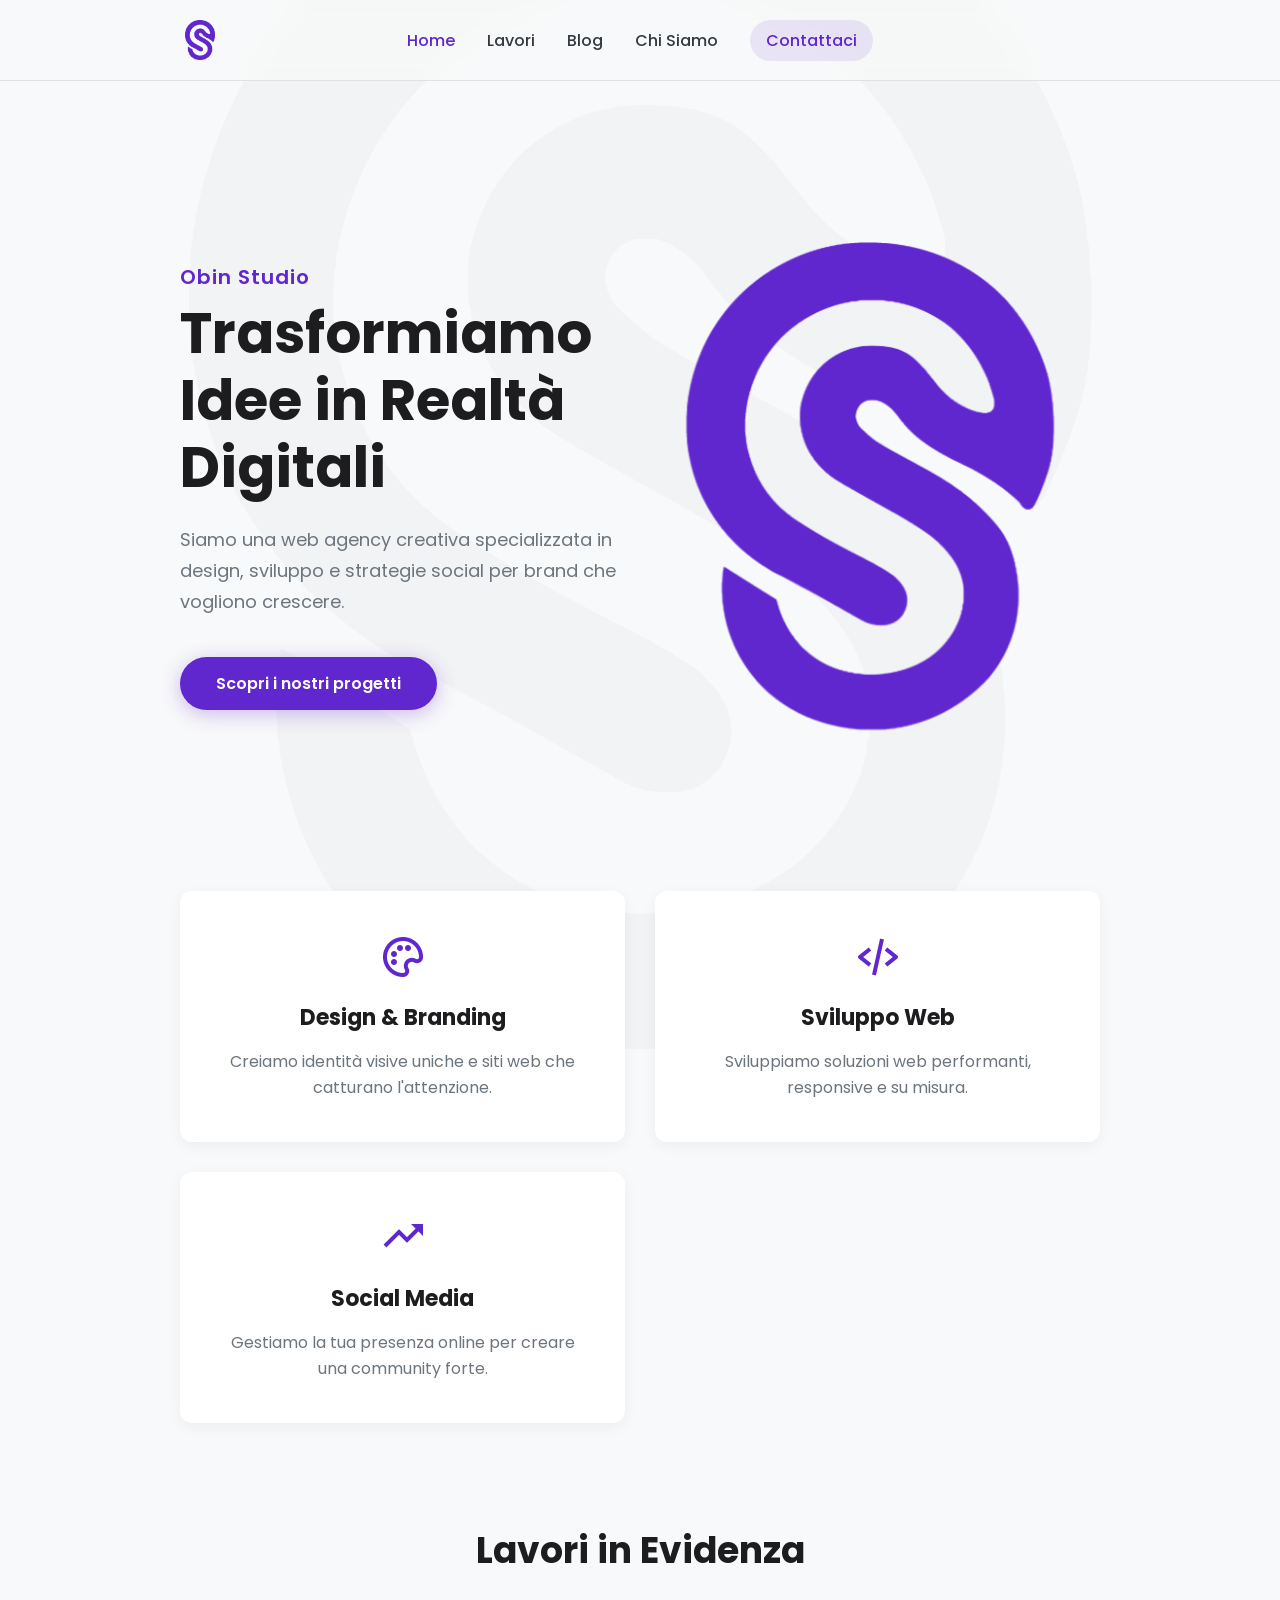
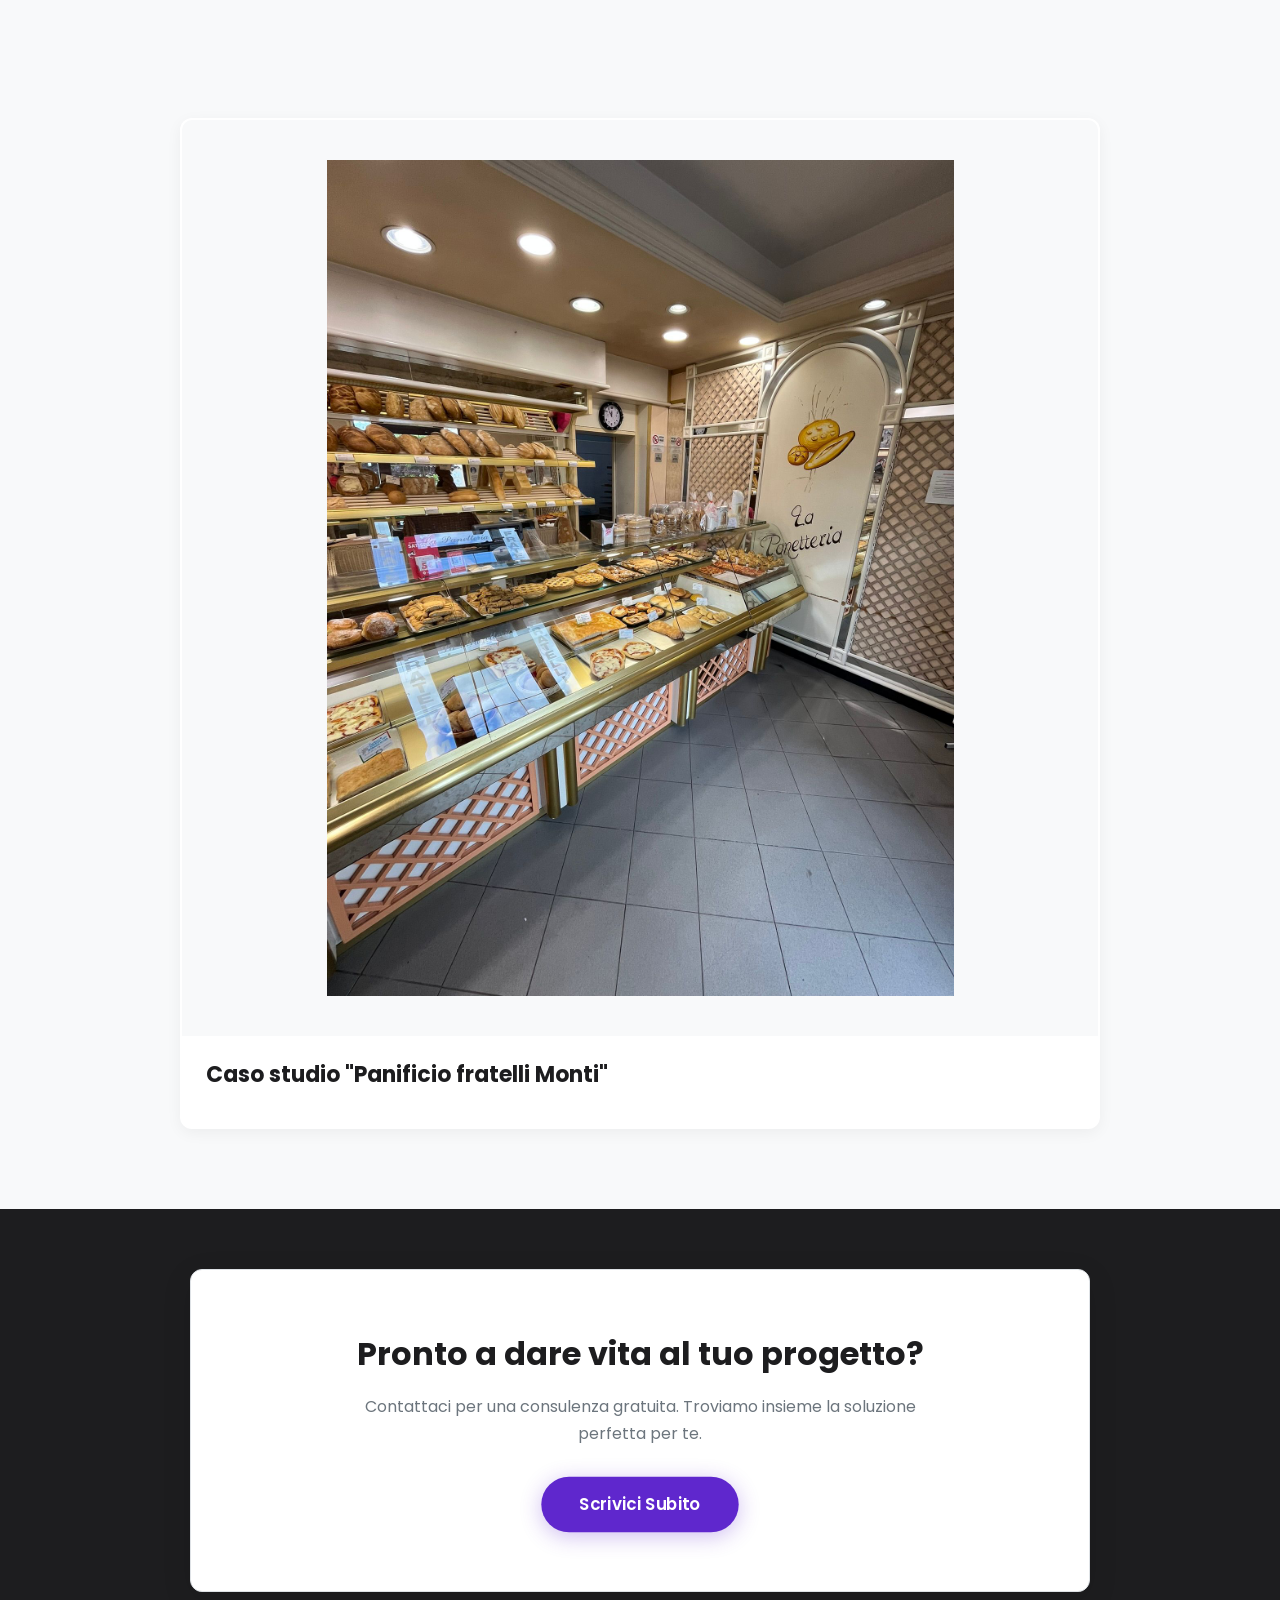
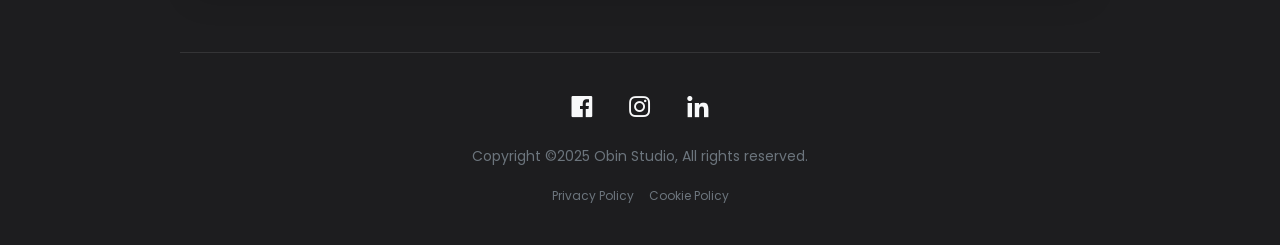
==== index.html @ 4b793a90 "Update index.html" ====
<!DOCTYPE html>
<html lang="it">
<head>
    <meta charset="UTF-8">
    <meta name="viewport" content="width=device-width, initial-scale=1.0">
    <meta name="description" content="Obin Studio è un'agenzia creativa digitale che trasforma idee in siti web, design e strategie social. Scopri i nostri progetti.">
    <link href='https://unpkg.com/boxicons@2.1.4/css/boxicons.min.css' rel='stylesheet'>
    <link rel="stylesheet" href="style.css">
    <link rel="apple-touch-icon" sizes="180x180" href="immagini/apple-touch-icon.png">
    <link rel="icon" type="image/png" sizes="32x32" href="immagini/favicon-32x32.png">
    <link rel="icon" type="image/png" sizes="16x16" href="immagini/favicon-16x16.png">
    <link rel="manifest" href="immagini/site.webmanifest">
    <link rel="shortcut icon" href="immagini/favicon.ico">
    <title>Obin Studio | Creative Digital Agency</title>
</head>
<body>

<nav>
    <div class="nav-wrapper container">
        <div class="logo">
            <a href="index.html" class="logo-link">
                <img src="immagini/logo.png" alt="Logo di Obin Studio">
                </a>
        </div>
        <div class="nav-links">
            <a class="selected" href="index.html">Home</a>
            <a href="works.html">Lavori</a>
            <a href="blog.html">Blog</a>
            <a href="about.html">Chi Siamo</a>
            <a href="contact.html" class="contact-link-special">Contattaci</a>
        </div>
        <i class='bx bx-menu' id="menu-icon"></i>
    </div>
</nav>

<main>
    <section class="hero container">
        <div class="hero-content">
            <h2 class="hero-brand-title animate-on-load">Obin Studio</h2>
            <h1 class="animate-on-load delay-1">Trasformiamo Idee in Realtà Digitali</h1>
            <p class="animate-on-load delay-2">Siamo una web agency creativa specializzata in design, sviluppo e strategie social per brand che vogliono crescere.</p>
            <a href="works.html" class="main-button animate-on-load delay-3">Scopri i nostri progetti</a>
        </div>
        <div class="hero-image-container" id="hero-logo">
            <img src="immagini/logo.png" alt="Logo fluttuante di Obin Studio">
        </div>
    </section>

        <section class="container animate-on-scroll">
            <div class="services-grid">
                <div class="card">
                    <i class='bx bx-palette'></i>
                    <h3>Design & Branding</h3>
                    <p>Creiamo identità visive uniche e siti web che catturano l'attenzione.</p>
                </div>
                <div class="card">
                    <i class='bx bx-code-alt'></i>
                    <h3>Sviluppo Web</h3>
                    <p>Sviluppiamo soluzioni web performanti, responsive e su misura.</p>
                </div>
                <div class="card">
                    <i class='bx bx-trending-up'></i>
                    <h3>Social Media</h3>
                    <p>Gestiamo la tua presenza online per creare una community forte.</p>
                </div>
            </div>
        </section>

<section class="container animate-on-scroll">
    <h2 class="section-title">Lavori in Evidenza</h2>
    
    <div class="list-container">
        <a href="works.html" class="list-item animate-on-scroll">
            <img src="immagini/panificio.jpg" alt="Caso Studio Panificio">
            
            <div class="details">
                <h3>Caso studio "Panificio fratelli Monti"</h3>
                </div>
        </a>
    </div>
    </section>
    </main>
    
    <footer>
    <div class="container">
        <div class="cta-footer">
            <h2>Pronto a dare vita al tuo progetto?</h2>
            <p>Contattaci per una consulenza gratuita. Troviamo insieme la soluzione perfetta per te.</p>
            <a href="contact.html" class="main-button">Scrivici Subito</a>
        </div>
        <div class="footer-bottom">
            <div class="socials">
                <a href="https://www.facebook.com/share/16sNJKXUA8/?mibextid=wwXIfr" target="_blank" aria-label="Facebook">
                    <i class='bx bxl-facebook-square'></i>
                </a>
                <a href="https://www.instagram.com/obinstudio" target="_blank" aria-label="Instagram">
                    <i class='bx bxl-instagram'></i>
                </a>
                <a href="https://www.twitter.com/tuoprofilo" target="_blank" aria-label="Twitter">
                    <i class='bx bxl-linkedin'></i>
                </a>
            </div>
            <p>Copyright ©2025 Obin Studio, All rights reserved.</p>
        <div class="legal-links">
            <a href="https://www.iubenda.com/privacy-policy/78417509" class="iubenda-black iubenda-noiframe iubenda-embed iubenda-noiframe " title="Privacy Policy ">Privacy Policy</a><script type="text/javascript">(function (w,d) {var loader = function () {var s = d.createElement("script"), tag = d.getElementsByTagName("script")[0]; s.src="https://cdn.iubenda.com/iubenda.js"; tag.parentNode.insertBefore(s,tag);}; if(w.addEventListener){w.addEventListener("load", loader, false);}else if(w.attachEvent){w.attachEvent("onload", loader);}else{w.onload = loader;}})(window, document);</script>
            <a href="https://www.iubenda.com/privacy-policy/78417509/cookie-policy" class="iubenda-black iubenda-noiframe iubenda-embed iubenda-noiframe " title="Cookie Policy ">Cookie Policy</a><script type="text/javascript">(function (w,d) {var loader = function () {var s = d.createElement("script"), tag = d.getElementsByTagName("script")[0]; s.src="https://cdn.iubenda.com/iubenda.js"; tag.parentNode.insertBefore(s,tag);}; if(w.addEventListener){w.addEventListener("load", loader, false);}else if(w.attachEvent){w.attachEvent("onload", loader);}else{w.onload = loader;}})(window, document);</script>
        </div>
    </div>
</footer>
    <a href="#" class="scroll-to-top" aria-label="Torna su">
        <i class='bx bx-up-arrow-alt'></i>
    </a>

    <script src="script.js"></script>
</body>
</html>
---- style.css ----
/* --- 1. FONT E VARIABILI GLOBALI --- */
@import url('https://fonts.googleapis.com/css2?family=Poppins:wght@300;400;500;600;700;800&display=swap');

:root {
    /* La tua palette colori! */
    --primary-color: #5f27cd;
    --bg-color: #f8f9fa;
    --dark-color: #1d1d1f;
    --text-color: #343a40;
    --text-color-light: #6c757d;
    --border-color: #dee2e6;
    --font-main: 'Poppins', sans-serif;
    --shadow-sm: 0 4px 15px rgba(0, 0, 0, 0.05);
    --shadow-md: 0 8px 30px rgba(0, 0, 0, 0.1);
}

/* --- 2. RESET E STILI BASE --- */
* { margin: 0; padding: 0; box-sizing: border-box; }
html { scroll-behavior: smooth; }
body {
    background-color: var(--bg-color);
    color: var(--text-color);
    font-family: var(--font-main);
    text-rendering: optimizeLegibility;
    overflow-x: hidden;
    position: relative;
}

/* Sfondo con logo applicato a tutta la pagina */
body::before {
    content: '';
    position: fixed;
    top: 50%;
    left: 50%;
    transform: translate(-50%, -50%);
    width: 1200px;
    height: 1200px;
    background: url('immagini/logo.png') no-repeat center center;
    background-size: contain;
    filter: grayscale(100%);
    opacity: 0.03;
    z-index: -1;
}

a { text-decoration: none; color: inherit; }
img { width: 100%; display: block; }
.container { max-width: 960px; margin: 0 auto; padding: 0 20px; }


/* --- 3. NAVBAR --- */
nav {
    padding: 20px 0;
    background-color: rgba(248, 249, 250, 0.7);
    backdrop-filter: blur(10px);
    border-bottom: 1px solid var(--border-color);
    position: sticky;
    top: 0;
    z-index: 1000;
}

/* MODIFICATO: Aggiunto position: relative per il centraggio assoluto dei link */
nav .nav-wrapper {
    display: flex;
    align-items: center;
    position: relative; /* Fondamentale per il nuovo layout */
}

/* Nasconde il logo della navbar solo nella homepage */
body.homepage .logo {
    display: none;
}

.logo { display: flex; align-items: center; gap: 10px; }
.logo img { width: 40px; height: 40px; object-fit: contain; }
.logo a { font-weight: 400; font-size: 20px; color: var(--dark-color); }

/* MODIFICATO: Posizioniamo i link al centro in modo assoluto */
.nav-links {
    display: flex;
    gap: 32px;
    align-items: center; /* Aggiunto per allineare verticalmente i link e il bottone */

    /* Regole per il centraggio perfetto */
    position: absolute;
    left: 50%;
    transform: translateX(-50%);
}

.nav-links a { font-weight: 500; transition: color 0.3s ease; }
.nav-links a:hover, nav .nav-links a.selected { color: var(--primary-color); }
#menu-icon { 
    display: none; 
    font-size: 28px; 
    cursor: pointer; 
    color: var(--dark-color);
    margin-left: auto; /* Sposta l'icona hamburger a destra quando appare */
}

/* --- 4. HERO SECTION (SOLO HOMEPAGE) --- */
.hero {
    min-height: 90vh;
    display: flex;
    align-items: center;
}
.hero-content { flex: 1; max-width: 600px; z-index: 1; }
.hero-content h1 {
    font-size: 56px;
    font-weight: 700;
    line-height: 1.2;
    color: var(--dark-color);
    margin-bottom: 24px;
}
.hero-content p { font-size: 18px; line-height: 1.7; color: var(--text-color-light); margin-bottom: 40px; }
.main-button {
    display: inline-block;
    padding: 14px 36px;
    background: var(--primary-color);
    color: #fff;
    font-size: 16px;
    font-weight: 600;
    border-radius: 50px;
    cursor: pointer;
    transition: transform 0.3s ease, box-shadow 0.3s ease;
    box-shadow: 0 4px 20px rgba(95, 39, 205, 0.3);
}
.main-button:hover {
    transform: translateY(-3px) scale(1.05);
    box-shadow: 0 7px 25px rgba(95, 39, 205, 0.4);
}
.hero-image-container {
    flex: 1;
    max-width: 500px;
    position: relative;
    display: flex;
    align-items: center;
    justify-content: center;
    z-index: 2;
}
.hero-image-container img {
    width: 80%;
    max-width: 400px;
    object-fit: contain;
}

/* --- 5. SEZIONI GENERICHE E CARD --- */
section { padding: 100px 0; }
.section-title {
    font-size: 36px;
    font-weight: 700;
    text-align: center;
    color: var(--dark-color);
    margin-top: 100px; 
    margin-bottom: 60px;
    max-width: 800px;
    margin-left: auto;
    margin-right: auto;
}
.card {
    background: #fff;
    padding: 40px;
    border-radius: 12px;
    text-align: center;
    box-shadow: var(--shadow-sm);
    border: 2px solid transparent; 
    transition: transform 0.3s ease, box-shadow 0.3s ease, border-color 0.3s ease; 
}
.card:hover {
    transform: translateY(-8px);
    box-shadow: var(--shadow-md);
    border-color: var(--primary-color); 
}
.card i {
    font-size: 48px;
    color: var(--primary-color);
    margin-bottom: 20px;
    display: block;
}
.card h3 { font-size: 22px; margin-bottom: 15px; color: var(--dark-color); }
.card p { color: var(--text-color-light); line-height: 1.6; }

.services-grid {
    display: grid;
    grid-template-columns: repeat(auto-fit, minmax(300px, 1fr));
    gap: 30px;
}

/* --- 6. STILI PAGINE INTERNE --- */
.page-header {
    padding: 80px 0;
    text-align: center;
    background: linear-gradient(135deg, rgba(95, 39, 205, 0.05), rgba(248, 249, 250, 1));
}
.page-title {
    font-size: 48px;
    font-weight: 700;
    color: var(--dark-color);
}
.page-subtitle {
    font-size: 18px;
    color: var(--text-color-light);
    max-width: 600px;
    margin: 10px auto 0;
}
.list-container {
    padding: 80px 0;
    display: grid;
    grid-template-columns: repeat(auto-fit, minmax(340px, 1fr));
    gap: 40px;
}
.list-item {
    background: #fff;
    border-radius: 12px;
    box-shadow: var(--shadow-sm);
    overflow: hidden;
    border: 2px solid transparent; 
    transition: transform 0.3s ease, box-shadow 0.3s ease, border-color 0.3s ease; 
}
.list-item:hover {
    transform: translateY(-8px);
    box-shadow: var(--shadow-md);
    border-color: var(--primary-color); 
}
.list-item img {
    width: 100%; 
    aspect-ratio: 1 / 1; 
    
    object-fit: contain; 
    background-color: var(--background-light, #f8f9fa); 
    padding: 40px; 
}
.list-item .details { padding: 24px; }
.list-item .details h3 { font-size: 22px; margin-bottom: 12px; color: var(--dark-color); line-height: 1.4; }
.list-item .info { font-size: 14px; color: var(--text-color-light); margin-bottom: 15px; }
.list-item p { color: var(--text-color); line-height: 1.7; }

/* --- 7. FOOTER E UTILITIES --- */
footer {
    padding-top: 60px;
    background-color: var(--dark-color);
    color: var(--bg-color);
    text-align: center;
}
.cta-footer {
    text-align: center;
    padding: 60px 20px;
    background-color: #fff;
    border-radius: 12px;
    max-width: 900px;
    margin: 0 auto 60px auto;
    box-shadow: var(--shadow-md);
    border: 1px solid var(--border-color);
}
.cta-footer h2 {
    font-size: 32px;
    color: var(--dark-color);
    margin-bottom: 15px;
}
.cta-footer p {
    font-size: 16px;
    color: var(--text-color-light);
    line-height: 1.7;
    max-width: 600px;
    margin: 0 auto 30px auto;
}
.cta-footer .main-button {
    transform: scale(1.05);
}
.footer-bottom {
    padding: 40px 20px;
    border-top: 1px solid rgba(255, 255, 255, 0.1);
    display: flex;
    flex-direction: column;
    align-items: center;
    gap: 20px;
}
.socials {
    display: flex;
    justify-content: center;
    gap: 30px;
}
.socials i {
    font-size: 28px;
    transition: color 0.3s ease, transform 0.3s ease;
}
.socials i:hover {
    color: var(--primary-color);
    transform: scale(1.2);
}
.footer-bottom p {
    font-size: 14px;
    color: var(--text-color-light);
    margin: 0;
}
.legal-links {
    font-size: 12px;
    display: flex;
    gap: 15px;
}
.legal-links a {
    color: var(--text-color-light);
    transition: color 0.2s ease;
}
.legal-links a:hover {
    color: #fff;
}
.scroll-to-top {
    position: fixed; bottom: 30px; right: 30px;
    width: 50px; height: 50px;
    background: var(--primary-color); color: #fff;
    border-radius: 50%; display: flex; align-items: center; justify-content: center;
    font-size: 24px; box-shadow: var(--shadow-md);
    opacity: 0; visibility: hidden; transition: all 0.3s ease;
}
.scroll-to-top.visible {
    opacity: 1;
    visibility: visible;
}
.scroll-to-top:hover {
    transform: translateY(-5px);
}

/* --- 8. ANIMAZIONI --- */
.animate-on-load { opacity: 0; transform: translateY(20px); animation: fadeIn 0.8s ease-out forwards; }
.delay-1 { animation-delay: 0.2s; }
.delay-2 { animation-delay: 0.4s; }
@keyframes fadeIn { to { opacity: 1; transform: translateY(0); } }
.animate-on-scroll { opacity: 0; transform: translateY(30px); transition: opacity 0.6s ease-out, transform 0.6s ease-out; }
.animate-on-scroll.visible { opacity: 1; transform: translateY(0); }

/* --- 9. MEDIA QUERIES --- */
@media screen and (max-width: 992px) {
    /* RIPORTIAMO I LINK A DESTRA SU MOBILE */
    .nav-wrapper {
        justify-content: space-between;
    }
    .nav-links {
        position: fixed; top: 0; left: -100%;
        width: 100%; height: 100vh;
        background-color: var(--bg-color);
        flex-direction: column; justify-content: center;
        align-items: center;
        gap: 40px; transition: left 0.4s ease;
        z-index: 999;
        /* Rimuoviamo il posizionamento assoluto per il menu mobile */
        position: fixed; 
        transform: none;
    }
    .nav-links.active { left: 0; }
    #menu-icon { display: block; }
    
    .nav-links a { font-size: 24px; }
    .hero { flex-direction: column-reverse; text-align: center; }
    .hero-content h1 { font-size: 42px; }
    .hero-image-container {
        margin-bottom: 40px; 
        animation: floatAnimation 6s ease-in-out infinite;
    }
    .hero-image-container img {
        max-width: 280px; 
    }
    body::before {
        width: 600px;
        height: 600px;
        opacity: 0.02;
    }
    section { padding: 80px 0; }
    .about-container, .about-container:nth-child(even) { flex-direction: column; text-align: center; }
    .about-container .about p { text-align: center; }
}

@media screen and (max-width: 768px) {
    /* Nascondiamo il logo SU TUTTE le pagine sotto i 768px */
    .logo { display: none; }
    .list-container { grid-template-columns: 1fr; }
}

/* --- 10. DEFINIZIONE ANIMAZIONE FLUTTUANTE --- */
@keyframes floatAnimation {
  0% { transform: translateY(0); }
  50% { transform: translateY(-15px); }
  100% { transform: translateY(0); }
}

/* --- STILI PER IL MODULO DI CONTATTO --- */
.contact-form {
    max-width: 700px;
    margin: 40px auto 100px auto;
    background-color: #fff;
    padding: 40px;
    border-radius: 12px;
    box-shadow: var(--shadow-md);
    border: 1px solid var(--border-color);
}
.form-group { margin-bottom: 25px; }
.form-group label {
    display: block;
    margin-bottom: 8px;
    font-weight: 600;
    color: var(--dark-color);
}
.form-group input,
.form-group textarea {
    width: 100%;
    padding: 14px;
    border: 1px solid var(--border-color);
    border-radius: 8px;
    font-family: var(--font-main);
    font-size: 16px;
    color: var(--text-color);
    transition: border-color 0.3s ease, box-shadow 0.3s ease;
}
.form-group input:focus,
.form-group textarea:focus {
    outline: none;
    border-color: var(--primary-color);
    box-shadow: 0 0 0 3px rgba(95, 39, 205, 0.15);
}
.form-group textarea {
    resize: vertical;
    min-height: 150px;
}
.contact-form .main-button {
    width: 100%;
    text-align: center;
    padding: 16px;
    font-size: 18px;
}

/* --- Stili aggiuntivi per pagina Chi Siamo --- */
.founders-section {
    padding-bottom: 100px;
}
.founder-card {
    background: #fff;
    padding: 30px;
    border-radius: 12px;
    text-align: center;
    box-shadow: var(--shadow-sm);
    border: 1px solid var(--border-color);
    display: flex;
    flex-direction: column;
    justify-content: space-between;
}
.founder-card img {
    width: 120px;
    height: 120px;
    border-radius: 50%;
    object-fit: cover;
    margin: 0 auto 20px auto;
    border: 4px solid var(--primary-color);
}
.founder-card h3 {
    font-size: 24px;
    color: var(--dark-color);
    margin-bottom: 5px;
}
.founder-card h4 {
    font-size: 16px;
    font-weight: 500;
    color: var(--primary-color);
    margin-bottom: 15px;
}
.founder-card p {
    color: var(--text-color-light);
    line-height: 1.7;
    margin-bottom: 20px;
    flex-grow: 1;
}
.founder-card .email a {
    font-weight: 600;
    color: var(--dark-color);
}

/* --- Stile per il link speciale "Contattaci" --- */
.contact-link-special {
    background-color: rgba(95, 39, 205, 0.1);
    color: var(--primary-color) !important;
    padding: 8px 16px;
    border-radius: 50px;
    transition: background-color 0.3s ease;
    animation: pulse-animation 2.5s ease-in-out infinite;
}
.contact-link-special:hover {
    background-color: rgba(95, 39, 205, 0.2);
}

/* Definiamo l'animazione del "pulse" */
@keyframes pulse-animation {
  0% { box-shadow: 0 0 0 0 rgba(95, 39, 205, 0.4); }
  70% { box-shadow: 0 0 0 10px rgba(95, 39, 205, 0); }
  100% { box-shadow: 0 0 0 0 rgba(95, 39, 205, 0); }
}
/* Stile per il nuovo link del logo unificato */
.logo-link {
    display: flex;
    align-items: center;
    gap: 10px;
    font-weight: 400;
    font-size: 20px;
    color: var(--dark-color);
}

/* Stile per il nuovo titolo del brand nella Hero Section */
.hero-brand-title {
    color: var(--primary-color);
    font-size: 20px;
    font-weight: 600;
    margin-bottom: 8px;
    letter-spacing: 1px;
}

/* Aggiustiamo il delay delle altre animazioni */
.hero .delay-1 { animation-delay: 0.2s; }
.hero .delay-2 { animation-delay: 0.4s; }
.hero .delay-3 { animation-delay: 0.6s; }
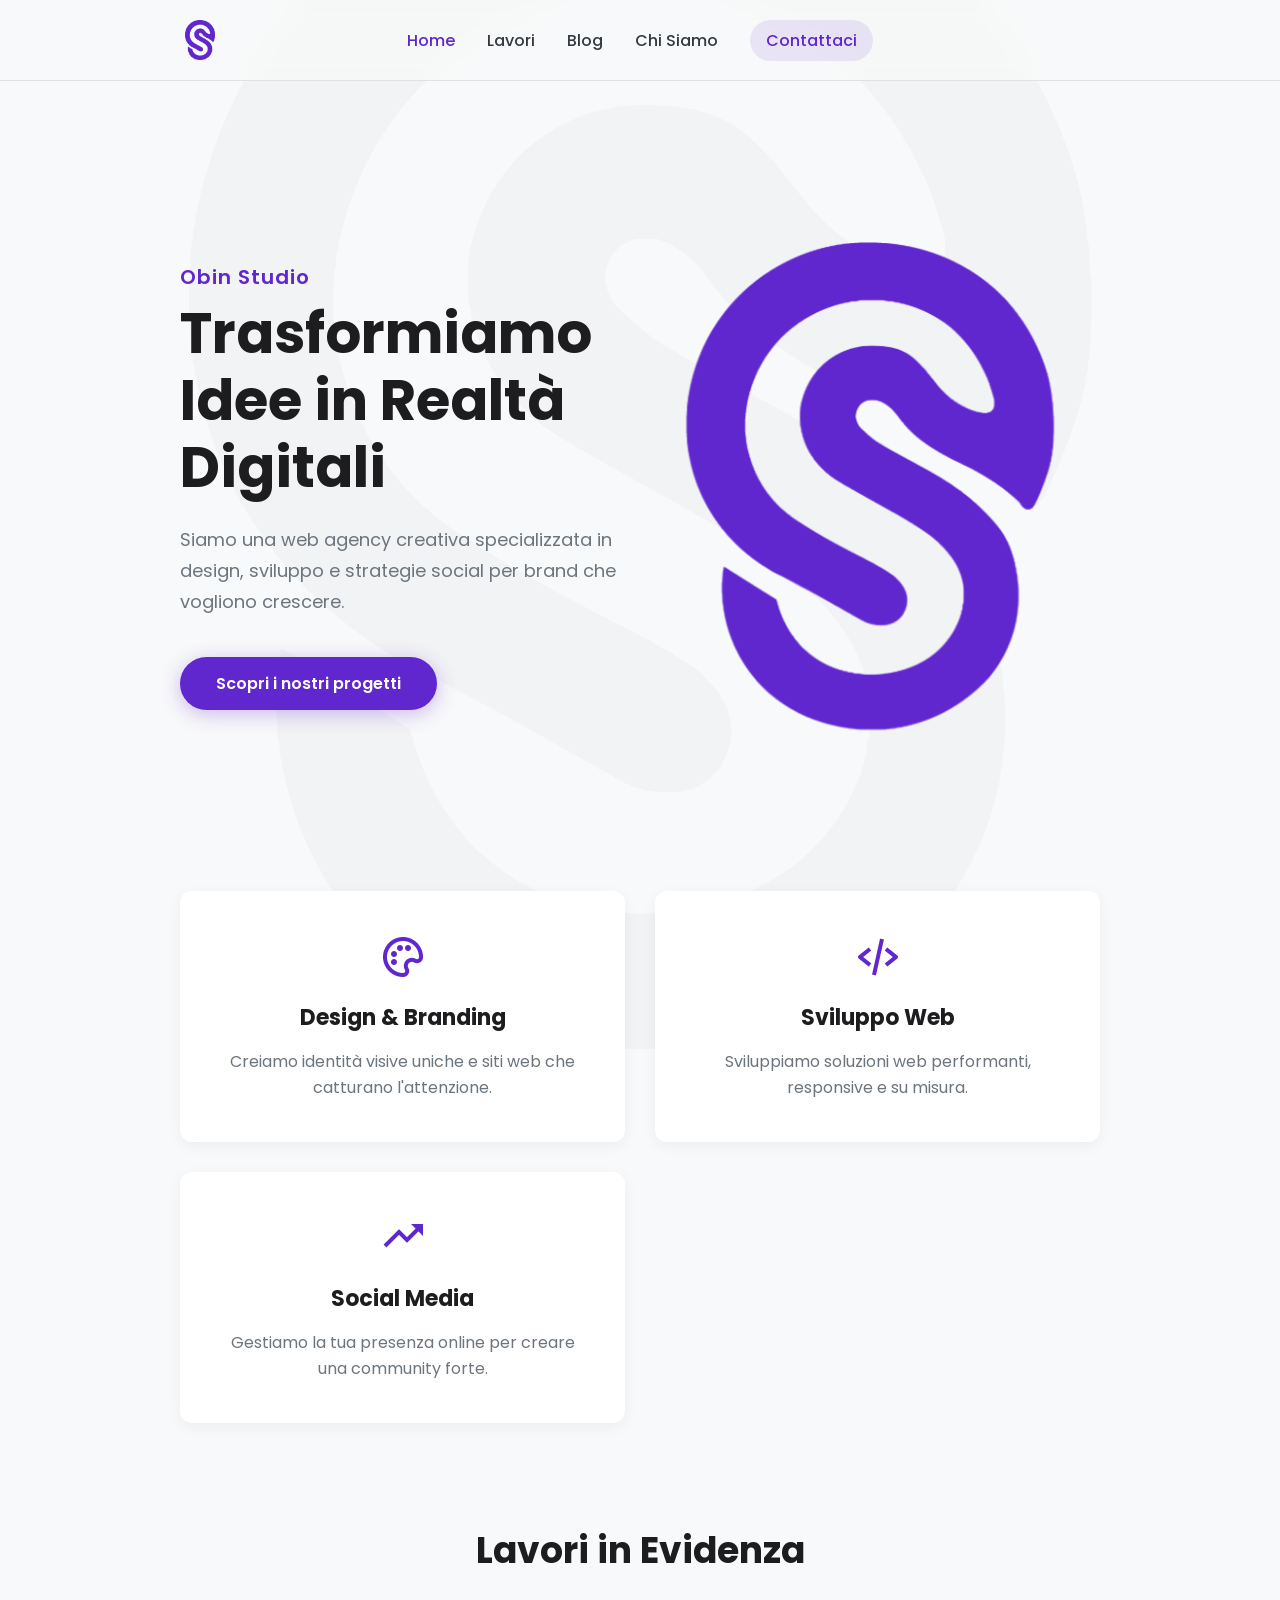
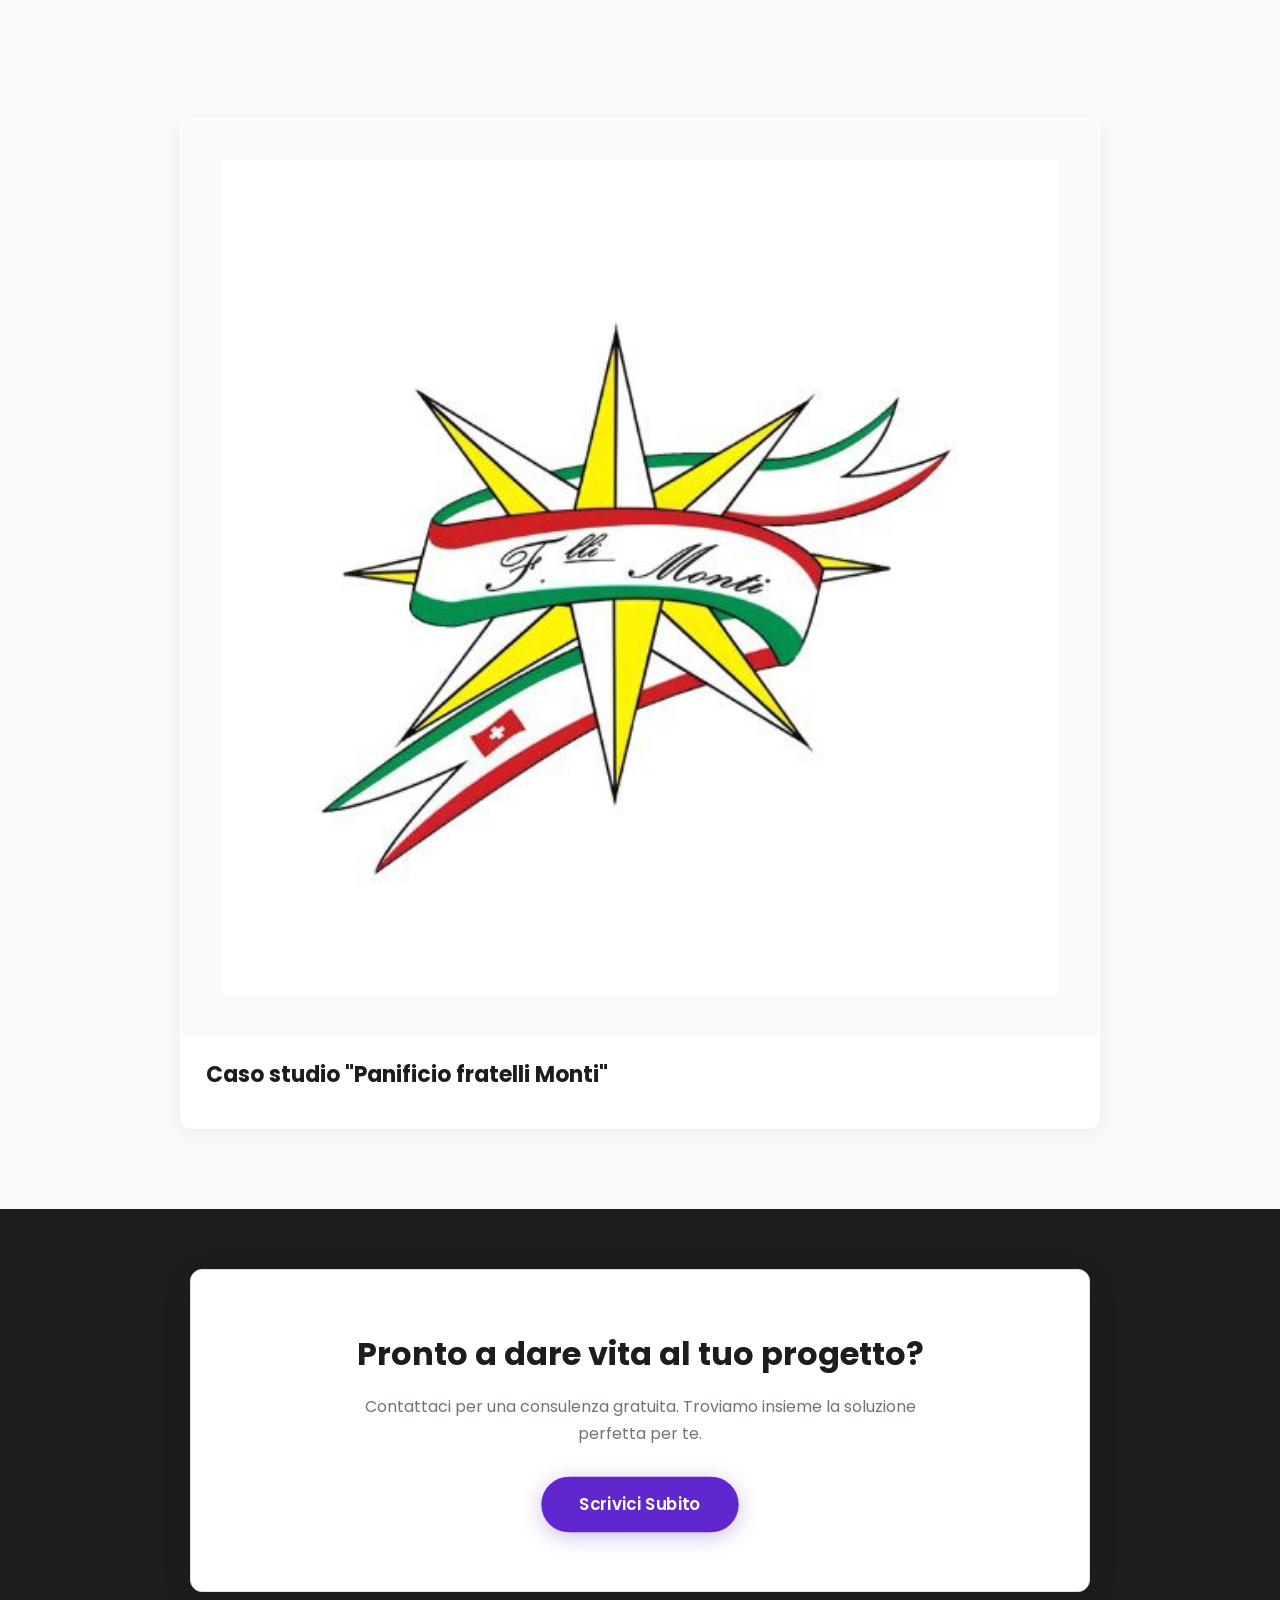
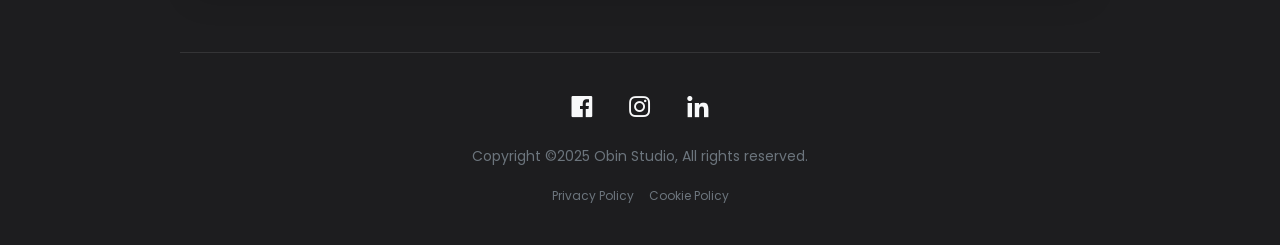
==== commit 999ddd0e: "Update image source for Panificio case study" ====
--- a/index.html
+++ b/index.html
@@ -71,7 +71,7 @@
     
     <div class="list-container">
         <a href="works.html" class="list-item animate-on-scroll">
-            <img src="immagini/panificio.jpg" alt="Caso Studio Panificio">
+            <img src="immagini/logo_panificio.jpg" alt="Caso Studio Panificio">
             
             <div class="details">
                 <h3>Caso studio "Panificio fratelli Monti"</h3>
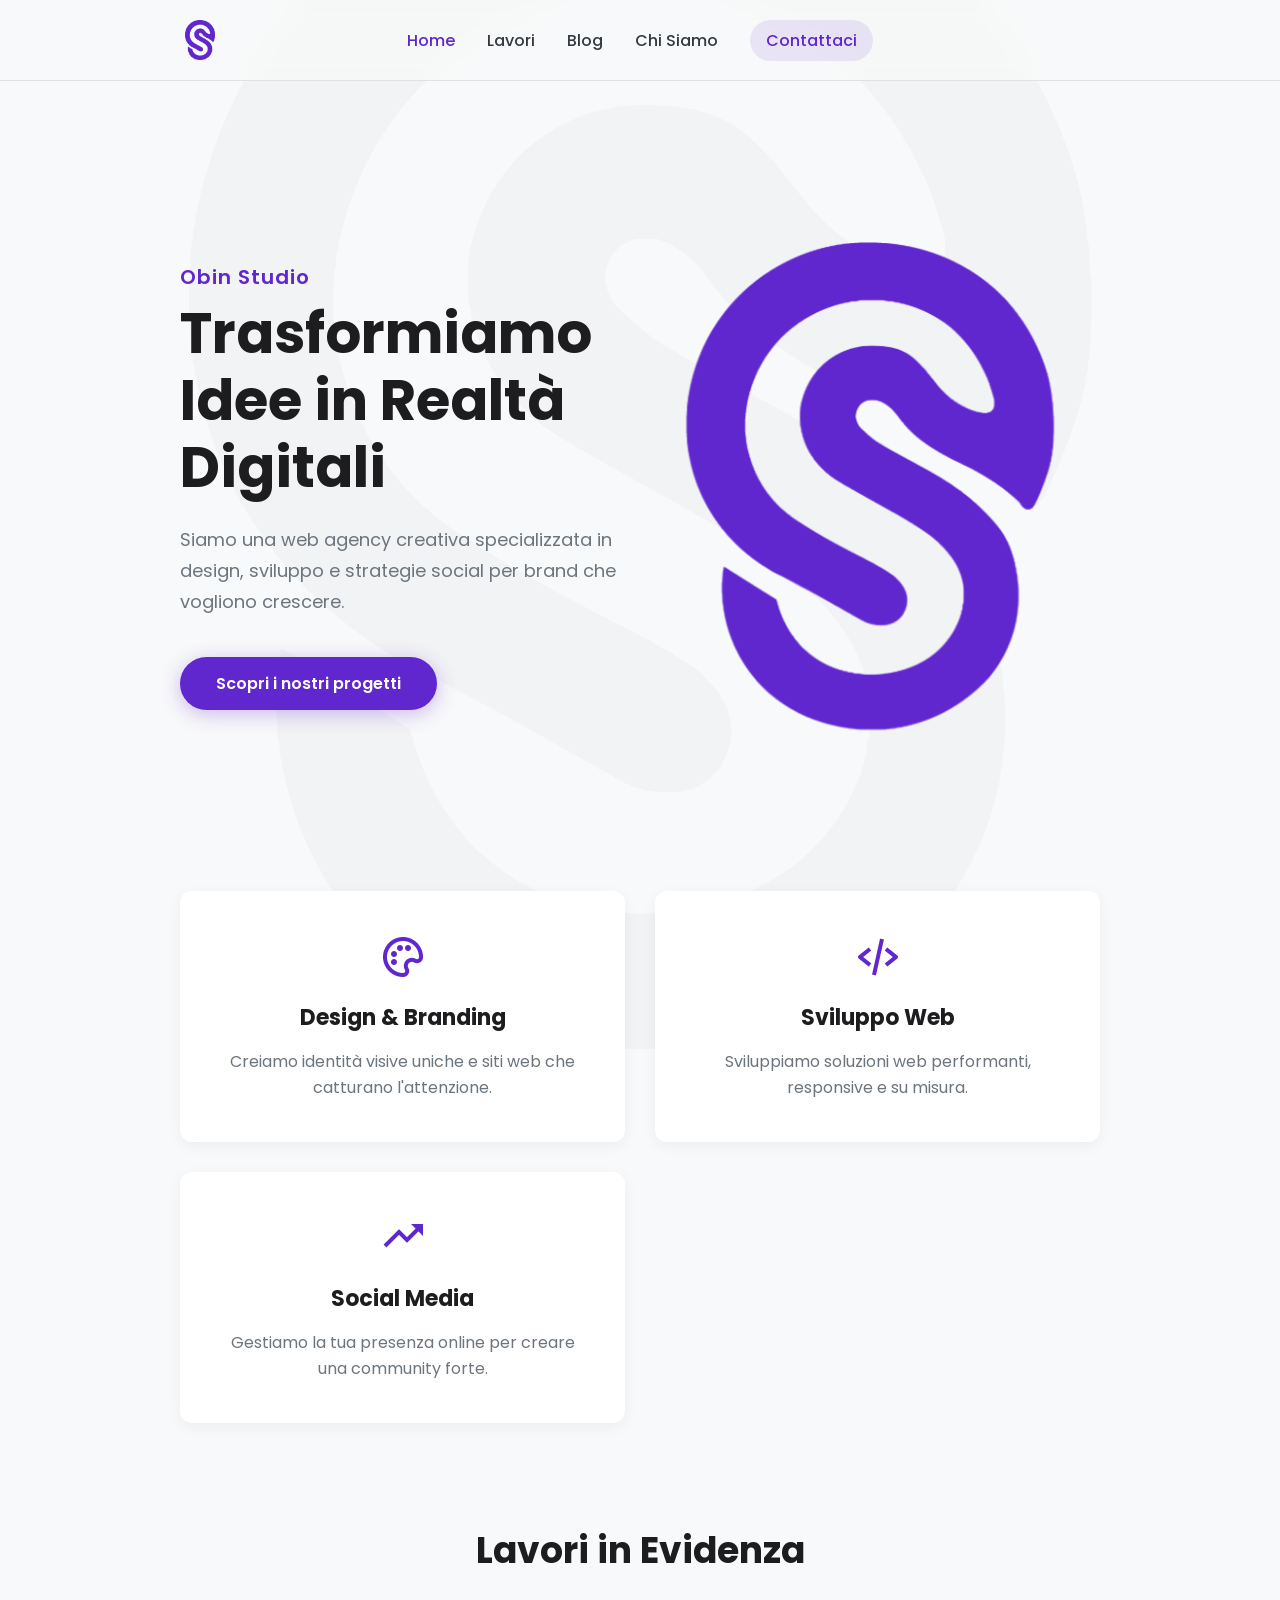
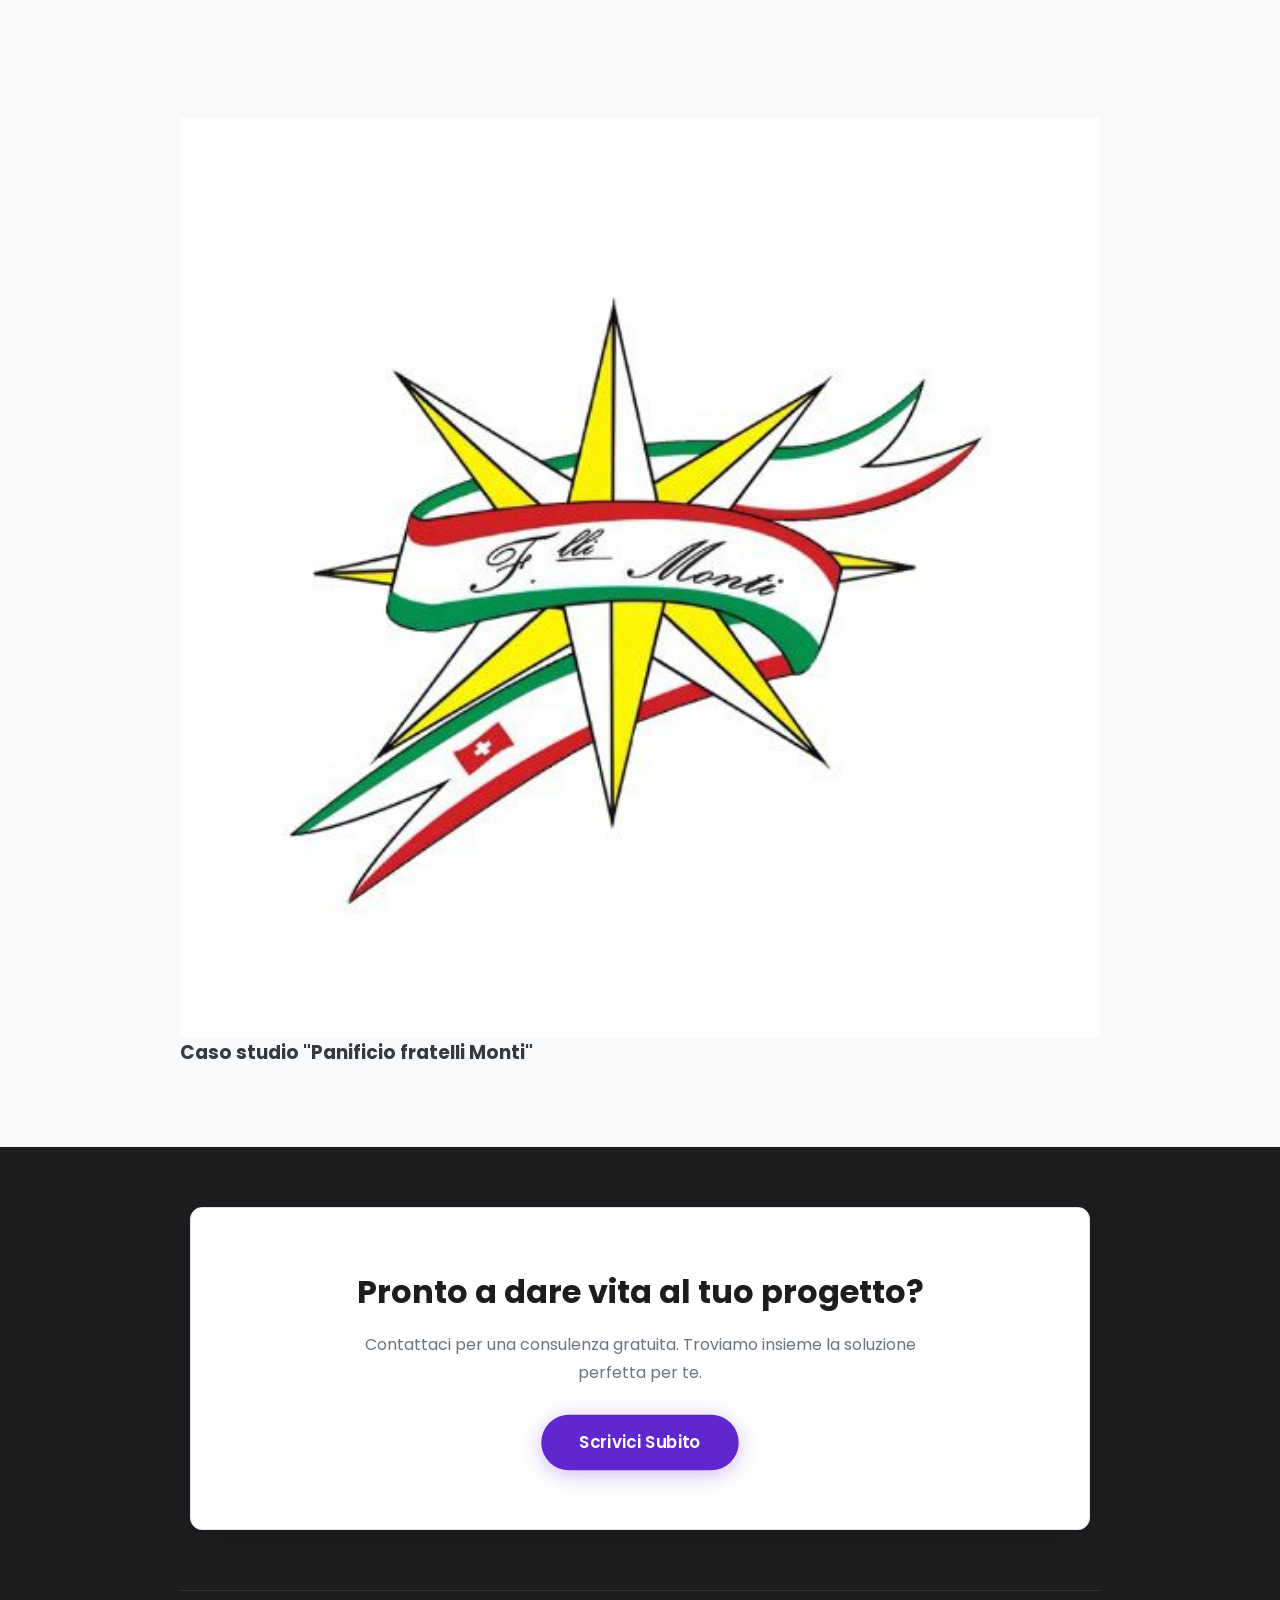
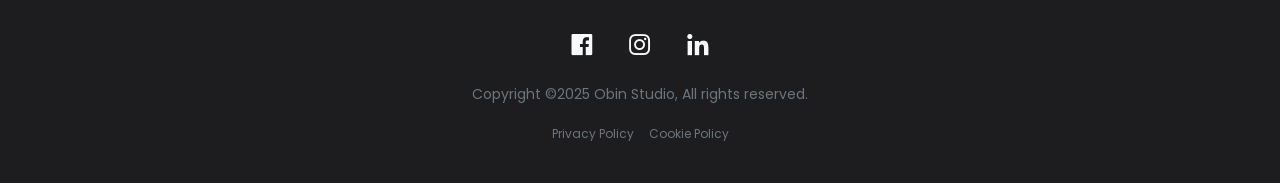
==== commit 2d091b2d: "Refactor featured section and update class names" ====
--- a/index.html
+++ b/index.html
@@ -66,19 +66,22 @@
             </div>
         </section>
 
-<section class="container animate-on-scroll">
-    <h2 class="section-title">Lavori in Evidenza</h2>
+<section class="container animate-on-scroll featured-section">
+    <h2 class="section-title text-center">Lavori in Evidenza</h2>
     
     <div class="list-container">
-        <a href="works.html" class="list-item animate-on-scroll">
-            <img src="immagini/logo_panificio.jpg" alt="Caso Studio Panificio">
+        <a href="works.html" class="work-card animate-on-scroll">
             
-            <div class="details">
+            <div class="card-image-wrapper">
+                <img src="immagini/logo_panificio.jpg" alt="Caso Studio Panificio">
+            </div>
+            
+            <div class="card-details">
                 <h3>Caso studio "Panificio fratelli Monti"</h3>
-                </div>
+            </div>
         </a>
     </div>
-    </section>
+</section>
     </main>
     
     <footer>
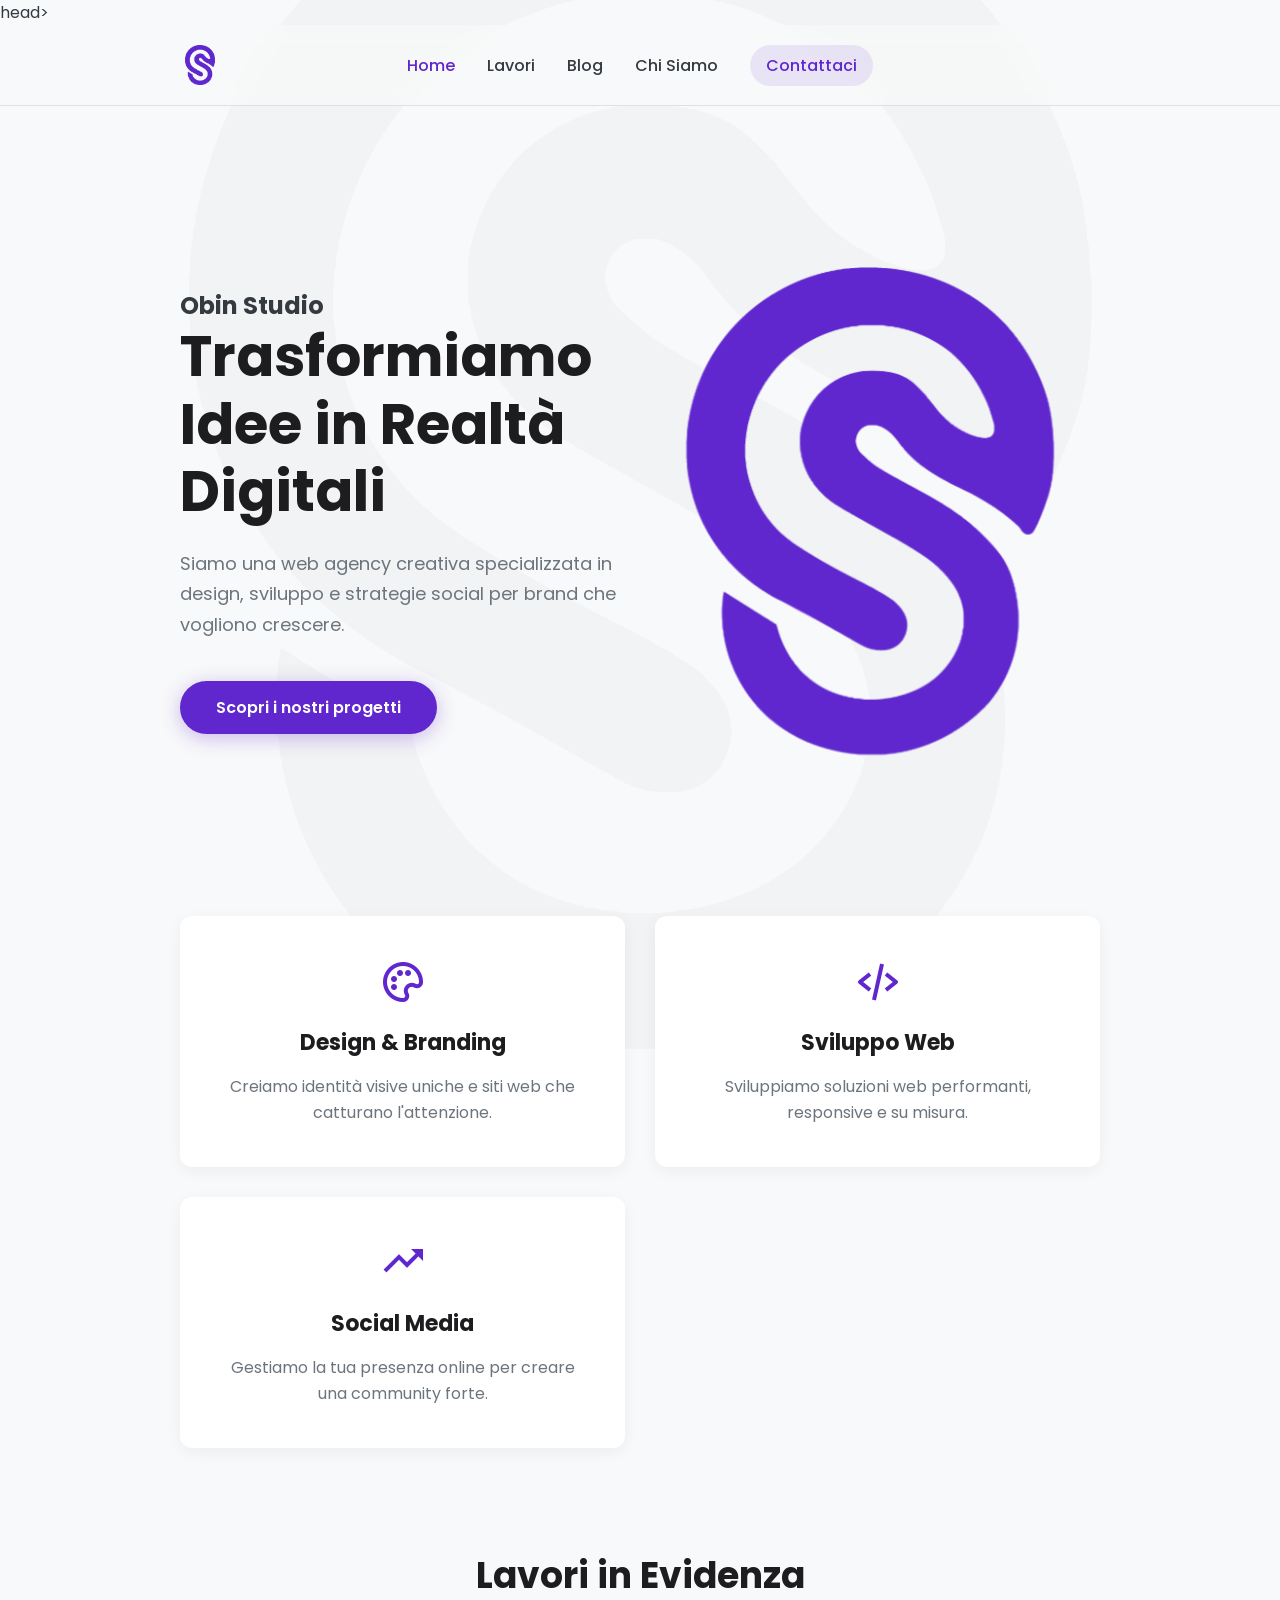
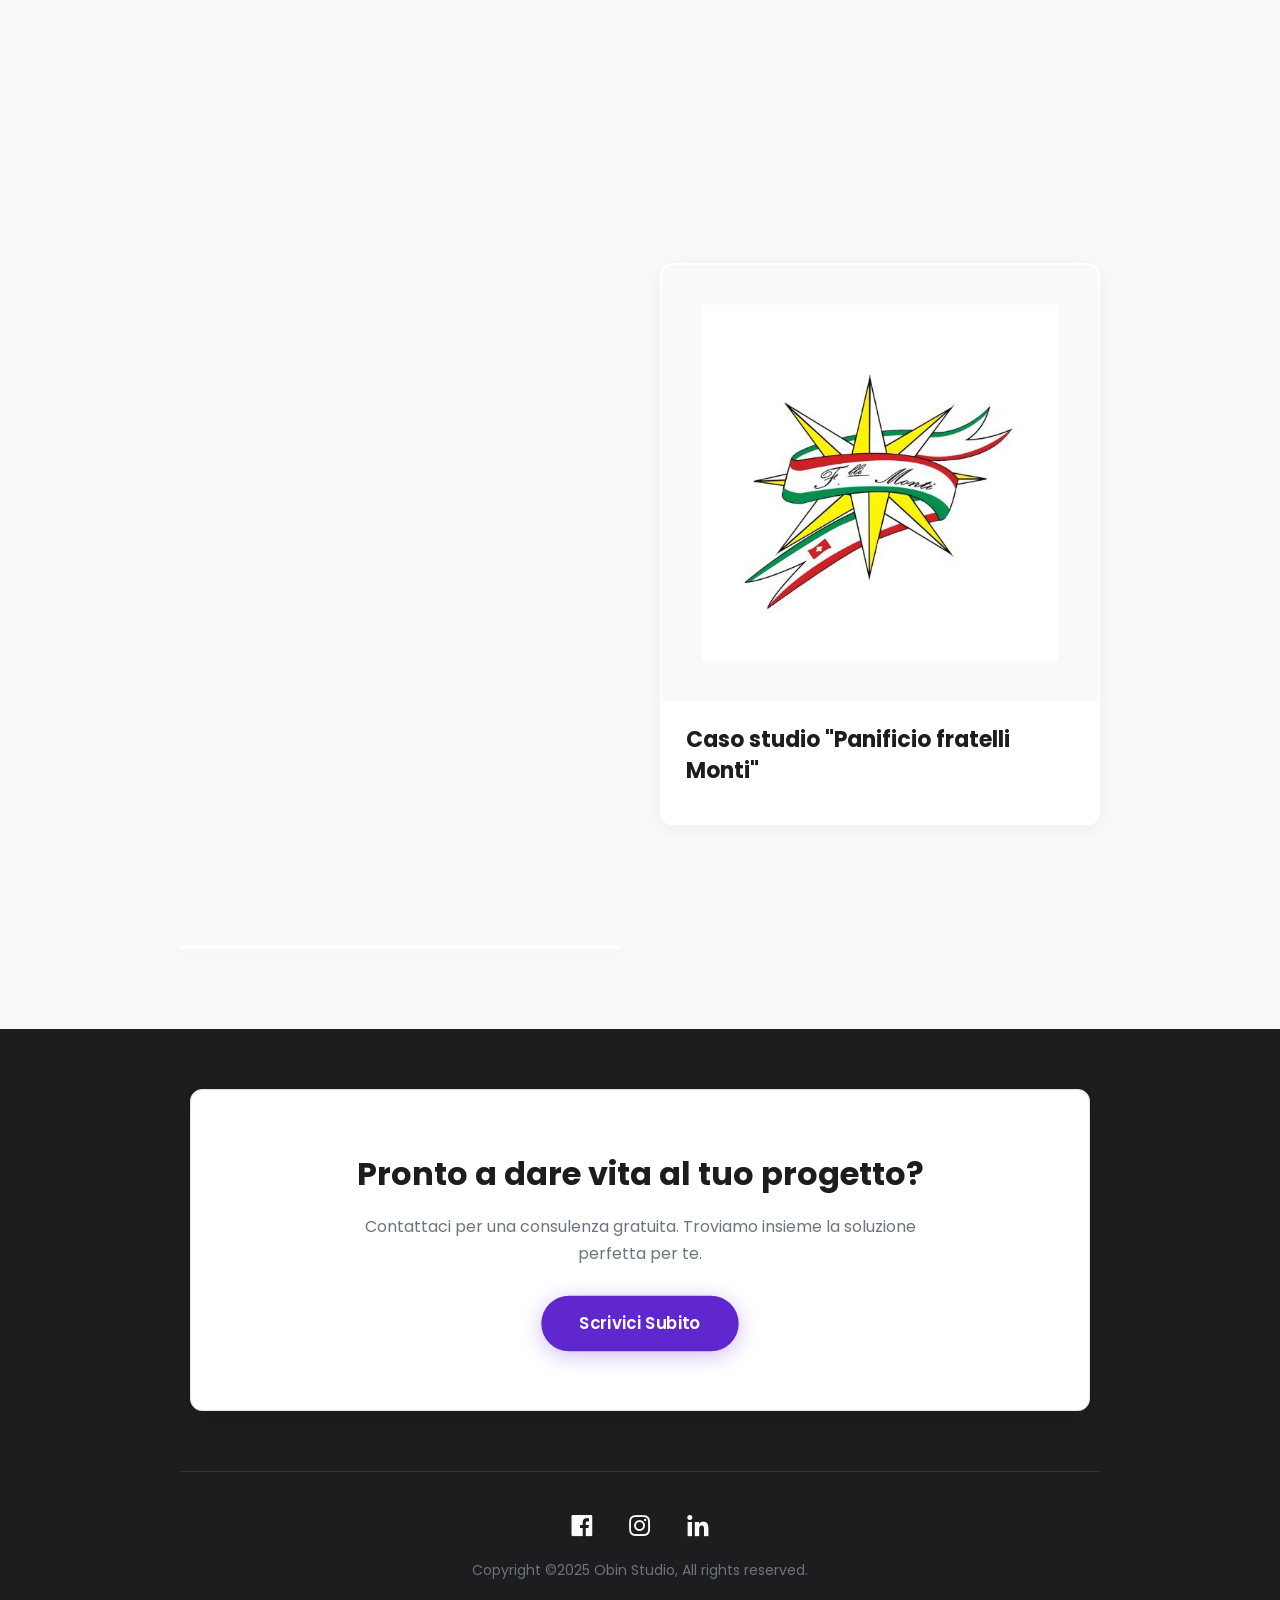
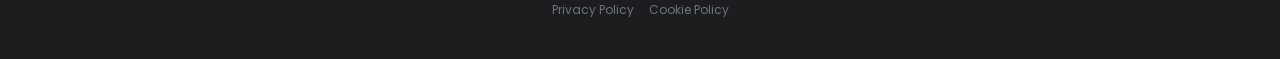
==== commit 64e4157f: "Update index.html" ====
--- a/index.html
+++ b/index.html
@@ -1,6 +1,4 @@
-<!DOCTYPE html>
-<html lang="it">
-<head>
+head>
     <meta charset="UTF-8">
     <meta name="viewport" content="width=device-width, initial-scale=1.0">
     <meta name="description" content="Obin Studio è un'agenzia creativa digitale che trasforma idee in siti web, design e strategie social. Scopri i nostri progetti.">
@@ -66,24 +64,24 @@
             </div>
         </section>
 
-<section class="container animate-on-scroll featured-section">
-    <h2 class="section-title text-center">Lavori in Evidenza</h2>
+<section class="container animate-on-scroll">
+    <h2 class="section-title">Lavori in Evidenza</h2>
     
     <div class="list-container">
         <a href="works.html" class="work-card animate-on-scroll">
             
-            <div class="card-image-wrapper">
-                <img src="immagini/logo_panificio.jpg" alt="Caso Studio Panificio">
-            </div>
-            
-            <div class="card-details">
+ <div class="list-container">
+        <a href="works.html" class="list-item animate-on-scroll">
+            <img src="immagini/logo_panificio.jpg" alt="Caso Studio Panificio">
+            <div class="details">
                 <h3>Caso studio "Panificio fratelli Monti"</h3>
+                </div>
             </div>
         </a>
     </div>
 </section>
     </main>
-    
+
     <footer>
     <div class="container">
         <div class="cta-footer">
--- a/style.css
+++ b/style.css
@@ -1,516 +1,968 @@
-/* --- 1. FONT E VARIABILI GLOBALI --- */
 @import url('https://fonts.googleapis.com/css2?family=Poppins:wght@300;400;500;600;700;800&display=swap');
 
+
+
 :root {
+
     /* La tua palette colori! */
+
     --primary-color: #5f27cd;
+
     --bg-color: #f8f9fa;
+
     --dark-color: #1d1d1f;
+
     --text-color: #343a40;
+
     --text-color-light: #6c757d;
+
     --border-color: #dee2e6;
+
     --font-main: 'Poppins', sans-serif;
+
     --shadow-sm: 0 4px 15px rgba(0, 0, 0, 0.05);
+
     --shadow-md: 0 8px 30px rgba(0, 0, 0, 0.1);
-}
+
+}
+
+
 
 /* --- 2. RESET E STILI BASE --- */
+
 * { margin: 0; padding: 0; box-sizing: border-box; }
+
 html { scroll-behavior: smooth; }
+
 body {
+
     background-color: var(--bg-color);
+
     color: var(--text-color);
+
     font-family: var(--font-main);
+
     text-rendering: optimizeLegibility;
+
     overflow-x: hidden;
+
     position: relative;
-}
+
+}
+
+
 
 /* Sfondo con logo applicato a tutta la pagina */
+
 body::before {
+
     content: '';
+
     position: fixed;
+
     top: 50%;
+
     left: 50%;
+
     transform: translate(-50%, -50%);
+
     width: 1200px;
+
     height: 1200px;
+
     background: url('immagini/logo.png') no-repeat center center;
+
     background-size: contain;
+
     filter: grayscale(100%);
+
     opacity: 0.03;
+
     z-index: -1;
-}
+
+}
+
+
 
 a { text-decoration: none; color: inherit; }
+
 img { width: 100%; display: block; }
+
 .container { max-width: 960px; margin: 0 auto; padding: 0 20px; }
 
 
+
+
+
 /* --- 3. NAVBAR --- */
+
 nav {
+
     padding: 20px 0;
+
     background-color: rgba(248, 249, 250, 0.7);
+
     backdrop-filter: blur(10px);
+
     border-bottom: 1px solid var(--border-color);
+
     position: sticky;
+
     top: 0;
+
     z-index: 1000;
-}
+
+}
+
+
 
 /* MODIFICATO: Aggiunto position: relative per il centraggio assoluto dei link */
+
 nav .nav-wrapper {
+
     display: flex;
+
     align-items: center;
+
     position: relative; /* Fondamentale per il nuovo layout */
-}
+
+}
+
+
 
 /* Nasconde il logo della navbar solo nella homepage */
+
 body.homepage .logo {
+
     display: none;
-}
+
+}
+
+
 
 .logo { display: flex; align-items: center; gap: 10px; }
+
 .logo img { width: 40px; height: 40px; object-fit: contain; }
+
 .logo a { font-weight: 400; font-size: 20px; color: var(--dark-color); }
 
+
+
 /* MODIFICATO: Posizioniamo i link al centro in modo assoluto */
+
 .nav-links {
+
     display: flex;
+
     gap: 32px;
+
     align-items: center; /* Aggiunto per allineare verticalmente i link e il bottone */
 
+
+
     /* Regole per il centraggio perfetto */
+
     position: absolute;
+
     left: 50%;
+
     transform: translateX(-50%);
-}
+
+}
+
+
 
 .nav-links a { font-weight: 500; transition: color 0.3s ease; }
+
 .nav-links a:hover, nav .nav-links a.selected { color: var(--primary-color); }
+
 #menu-icon { 
+
     display: none; 
+
     font-size: 28px; 
+
     cursor: pointer; 
+
     color: var(--dark-color);
+
     margin-left: auto; /* Sposta l'icona hamburger a destra quando appare */
-}
+
+}
+
+
 
 /* --- 4. HERO SECTION (SOLO HOMEPAGE) --- */
+
 .hero {
+
     min-height: 90vh;
+
     display: flex;
+
     align-items: center;
-}
+
+}
+
 .hero-content { flex: 1; max-width: 600px; z-index: 1; }
+
 .hero-content h1 {
+
     font-size: 56px;
+
     font-weight: 700;
+
     line-height: 1.2;
+
     color: var(--dark-color);
+
     margin-bottom: 24px;
-}
+
+}
+
 .hero-content p { font-size: 18px; line-height: 1.7; color: var(--text-color-light); margin-bottom: 40px; }
+
 .main-button {
+
     display: inline-block;
+
     padding: 14px 36px;
+
     background: var(--primary-color);
+
     color: #fff;
+
     font-size: 16px;
+
     font-weight: 600;
+
     border-radius: 50px;
+
     cursor: pointer;
+
     transition: transform 0.3s ease, box-shadow 0.3s ease;
+
     box-shadow: 0 4px 20px rgba(95, 39, 205, 0.3);
-}
+
+}
+
 .main-button:hover {
+
     transform: translateY(-3px) scale(1.05);
+
     box-shadow: 0 7px 25px rgba(95, 39, 205, 0.4);
-}
+
+}
+
 .hero-image-container {
+
     flex: 1;
+
     max-width: 500px;
+
     position: relative;
+
     display: flex;
+
     align-items: center;
+
     justify-content: center;
+
     z-index: 2;
-}
+
+}
+
 .hero-image-container img {
+
     width: 80%;
+
     max-width: 400px;
+
     object-fit: contain;
-}
+
+}
+
+
 
 /* --- 5. SEZIONI GENERICHE E CARD --- */
+
 section { padding: 100px 0; }
+
 .section-title {
+
     font-size: 36px;
+
     font-weight: 700;
+
     text-align: center;
+
     color: var(--dark-color);
+
     margin-top: 100px; 
+
     margin-bottom: 60px;
+
     max-width: 800px;
+
     margin-left: auto;
+
     margin-right: auto;
-}
+
+}
+
 .card {
+
     background: #fff;
+
     padding: 40px;
+
     border-radius: 12px;
+
     text-align: center;
+
     box-shadow: var(--shadow-sm);
+
     border: 2px solid transparent; 
+
     transition: transform 0.3s ease, box-shadow 0.3s ease, border-color 0.3s ease; 
-}
+
+}
+
 .card:hover {
+
     transform: translateY(-8px);
+
     box-shadow: var(--shadow-md);
+
     border-color: var(--primary-color); 
-}
+
+}
+
 .card i {
+
     font-size: 48px;
+
     color: var(--primary-color);
+
     margin-bottom: 20px;
+
     display: block;
-}
+
+}
+
 .card h3 { font-size: 22px; margin-bottom: 15px; color: var(--dark-color); }
+
 .card p { color: var(--text-color-light); line-height: 1.6; }
 
+
+
 .services-grid {
+
     display: grid;
+
     grid-template-columns: repeat(auto-fit, minmax(300px, 1fr));
+
     gap: 30px;
-}
+
+}
+
+
 
 /* --- 6. STILI PAGINE INTERNE --- */
+
 .page-header {
+
     padding: 80px 0;
+
     text-align: center;
+
     background: linear-gradient(135deg, rgba(95, 39, 205, 0.05), rgba(248, 249, 250, 1));
-}
+
+}
+
 .page-title {
+
     font-size: 48px;
+
     font-weight: 700;
+
     color: var(--dark-color);
-}
+
+}
+
 .page-subtitle {
+
     font-size: 18px;
+
     color: var(--text-color-light);
+
     max-width: 600px;
+
     margin: 10px auto 0;
-}
+
+}
+
 .list-container {
+
     padding: 80px 0;
+
     display: grid;
+
     grid-template-columns: repeat(auto-fit, minmax(340px, 1fr));
+
     gap: 40px;
-}
+
+}
+
 .list-item {
+
     background: #fff;
+
     border-radius: 12px;
+
     box-shadow: var(--shadow-sm);
+
     overflow: hidden;
+
     border: 2px solid transparent; 
+
     transition: transform 0.3s ease, box-shadow 0.3s ease, border-color 0.3s ease; 
-}
+
+}
+
 .list-item:hover {
+
     transform: translateY(-8px);
+
     box-shadow: var(--shadow-md);
+
     border-color: var(--primary-color); 
-}
+
+}
+
 .list-item img {
+
     width: 100%; 
+
     aspect-ratio: 1 / 1; 
+
     
+
     object-fit: contain; 
+
     background-color: var(--background-light, #f8f9fa); 
+
     padding: 40px; 
-}
+
+}
+
 .list-item .details { padding: 24px; }
+
 .list-item .details h3 { font-size: 22px; margin-bottom: 12px; color: var(--dark-color); line-height: 1.4; }
+
 .list-item .info { font-size: 14px; color: var(--text-color-light); margin-bottom: 15px; }
+
 .list-item p { color: var(--text-color); line-height: 1.7; }
 
+
+
 /* --- 7. FOOTER E UTILITIES --- */
+
 footer {
+
     padding-top: 60px;
+
     background-color: var(--dark-color);
+
     color: var(--bg-color);
+
     text-align: center;
-}
+
+}
+
 .cta-footer {
+
     text-align: center;
+
     padding: 60px 20px;
+
     background-color: #fff;
+
     border-radius: 12px;
+
     max-width: 900px;
+
     margin: 0 auto 60px auto;
+
     box-shadow: var(--shadow-md);
+
     border: 1px solid var(--border-color);
-}
+
+}
+
 .cta-footer h2 {
+
     font-size: 32px;
+
     color: var(--dark-color);
+
     margin-bottom: 15px;
-}
+
+}
+
 .cta-footer p {
+
     font-size: 16px;
+
     color: var(--text-color-light);
+
     line-height: 1.7;
+
     max-width: 600px;
+
     margin: 0 auto 30px auto;
-}
+
+}
+
 .cta-footer .main-button {
+
     transform: scale(1.05);
-}
+
+}
+
 .footer-bottom {
+
     padding: 40px 20px;
+
     border-top: 1px solid rgba(255, 255, 255, 0.1);
+
     display: flex;
+
     flex-direction: column;
+
     align-items: center;
+
     gap: 20px;
-}
+
+}
+
 .socials {
+
     display: flex;
+
     justify-content: center;
+
     gap: 30px;
-}
+
+}
+
 .socials i {
+
     font-size: 28px;
+
     transition: color 0.3s ease, transform 0.3s ease;
-}
+
+}
+
 .socials i:hover {
+
     color: var(--primary-color);
+
     transform: scale(1.2);
-}
+
+}
+
 .footer-bottom p {
+
     font-size: 14px;
+
     color: var(--text-color-light);
+
     margin: 0;
-}
+
+}
+
 .legal-links {
+
     font-size: 12px;
+
     display: flex;
+
     gap: 15px;
-}
+
+}
+
 .legal-links a {
+
     color: var(--text-color-light);
+
     transition: color 0.2s ease;
-}
+
+}
+
 .legal-links a:hover {
+
     color: #fff;
-}
+
+}
+
 .scroll-to-top {
+
     position: fixed; bottom: 30px; right: 30px;
+
     width: 50px; height: 50px;
+
     background: var(--primary-color); color: #fff;
+
     border-radius: 50%; display: flex; align-items: center; justify-content: center;
+
     font-size: 24px; box-shadow: var(--shadow-md);
+
     opacity: 0; visibility: hidden; transition: all 0.3s ease;
-}
+
+}
+
 .scroll-to-top.visible {
+
     opacity: 1;
+
     visibility: visible;
-}
+
+}
+
 .scroll-to-top:hover {
+
     transform: translateY(-5px);
-}
+
+}
+
+
 
 /* --- 8. ANIMAZIONI --- */
+
 .animate-on-load { opacity: 0; transform: translateY(20px); animation: fadeIn 0.8s ease-out forwards; }
+
 .delay-1 { animation-delay: 0.2s; }
+
 .delay-2 { animation-delay: 0.4s; }
+
 @keyframes fadeIn { to { opacity: 1; transform: translateY(0); } }
+
 .animate-on-scroll { opacity: 0; transform: translateY(30px); transition: opacity 0.6s ease-out, transform 0.6s ease-out; }
+
 .animate-on-scroll.visible { opacity: 1; transform: translateY(0); }
 
+
+
 /* --- 9. MEDIA QUERIES --- */
+
 @media screen and (max-width: 992px) {
+
     /* RIPORTIAMO I LINK A DESTRA SU MOBILE */
+
     .nav-wrapper {
+
         justify-content: space-between;
+
     }
+
     .nav-links {
+
         position: fixed; top: 0; left: -100%;
+
         width: 100%; height: 100vh;
+
         background-color: var(--bg-color);
+
         flex-direction: column; justify-content: center;
+
         align-items: center;
+
         gap: 40px; transition: left 0.4s ease;
+
         z-index: 999;
+
         /* Rimuoviamo il posizionamento assoluto per il menu mobile */
+
         position: fixed; 
+
         transform: none;
+
     }
+
     .nav-links.active { left: 0; }
+
     #menu-icon { display: block; }
+
     
+
     .nav-links a { font-size: 24px; }
+
     .hero { flex-direction: column-reverse; text-align: center; }
+
     .hero-content h1 { font-size: 42px; }
+
     .hero-image-container {
+
         margin-bottom: 40px; 
+
         animation: floatAnimation 6s ease-in-out infinite;
+
     }
+
     .hero-image-container img {
+
         max-width: 280px; 
+
     }
+
     body::before {
+
         width: 600px;
+
         height: 600px;
+
         opacity: 0.02;
+
     }
+
     section { padding: 80px 0; }
+
     .about-container, .about-container:nth-child(even) { flex-direction: column; text-align: center; }
+
     .about-container .about p { text-align: center; }
-}
+
+}
+
+
 
 @media screen and (max-width: 768px) {
+
     /* Nascondiamo il logo SU TUTTE le pagine sotto i 768px */
+
     .logo { display: none; }
+
     .list-container { grid-template-columns: 1fr; }
-}
+
+}
+
+
 
 /* --- 10. DEFINIZIONE ANIMAZIONE FLUTTUANTE --- */
+
 @keyframes floatAnimation {
+
   0% { transform: translateY(0); }
+
   50% { transform: translateY(-15px); }
+
   100% { transform: translateY(0); }
-}
+
+}
+
+
 
 /* --- STILI PER IL MODULO DI CONTATTO --- */
+
 .contact-form {
+
     max-width: 700px;
+
     margin: 40px auto 100px auto;
+
     background-color: #fff;
+
     padding: 40px;
+
     border-radius: 12px;
+
     box-shadow: var(--shadow-md);
+
     border: 1px solid var(--border-color);
-}
+
+}
+
 .form-group { margin-bottom: 25px; }
+
 .form-group label {
+
     display: block;
+
     margin-bottom: 8px;
+
     font-weight: 600;
+
     color: var(--dark-color);
-}
+
+}
+
 .form-group input,
+
 .form-group textarea {
+
     width: 100%;
+
     padding: 14px;
+
     border: 1px solid var(--border-color);
+
     border-radius: 8px;
+
     font-family: var(--font-main);
+
     font-size: 16px;
+
     color: var(--text-color);
+
     transition: border-color 0.3s ease, box-shadow 0.3s ease;
-}
+
+}
+
 .form-group input:focus,
+
 .form-group textarea:focus {
+
     outline: none;
+
     border-color: var(--primary-color);
+
     box-shadow: 0 0 0 3px rgba(95, 39, 205, 0.15);
-}
+
+}
+
 .form-group textarea {
+
     resize: vertical;
+
     min-height: 150px;
-}
+
+}
+
 .contact-form .main-button {
+
     width: 100%;
+
     text-align: center;
+
     padding: 16px;
+
     font-size: 18px;
-}
+
+}
+
+
 
 /* --- Stili aggiuntivi per pagina Chi Siamo --- */
+
 .founders-section {
+
     padding-bottom: 100px;
-}
+
+}
+
 .founder-card {
+
     background: #fff;
+
     padding: 30px;
+
     border-radius: 12px;
+
     text-align: center;
+
     box-shadow: var(--shadow-sm);
+
     border: 1px solid var(--border-color);
+
     display: flex;
+
     flex-direction: column;
+
     justify-content: space-between;
-}
+
+}
+
 .founder-card img {
+
     width: 120px;
+
     height: 120px;
+
     border-radius: 50%;
+
     object-fit: cover;
+
     margin: 0 auto 20px auto;
+
     border: 4px solid var(--primary-color);
-}
+
+}
+
 .founder-card h3 {
+
     font-size: 24px;
+
     color: var(--dark-color);
+
     margin-bottom: 5px;
-}
+
+}
+
 .founder-card h4 {
+
     font-size: 16px;
+
     font-weight: 500;
+
     color: var(--primary-color);
+
     margin-bottom: 15px;
-}
+
+}
+
 .founder-card p {
+
     color: var(--text-color-light);
+
     line-height: 1.7;
+
     margin-bottom: 20px;
+
     flex-grow: 1;
-}
+
+}
+
 .founder-card .email a {
+
     font-weight: 600;
+
     color: var(--dark-color);
-}
+
+}
+
+
 
 /* --- Stile per il link speciale "Contattaci" --- */
+
 .contact-link-special {
+
     background-color: rgba(95, 39, 205, 0.1);
+
     color: var(--primary-color) !important;
+
     padding: 8px 16px;
+
     border-radius: 50px;
+
     transition: background-color 0.3s ease;
+
     animation: pulse-animation 2.5s ease-in-out infinite;
-}
+
+}
+
 .contact-link-special:hover {
+
     background-color: rgba(95, 39, 205, 0.2);
-}
-
-/* Definiamo l'animazione del "pulse" */
-@keyframes pulse-animation {
-  0% { box-shadow: 0 0 0 0 rgba(95, 39, 205, 0.4); }
-  70% { box-shadow: 0 0 0 10px rgba(95, 39, 205, 0); }
-  100% { box-shadow: 0 0 0 0 rgba(95, 39, 205, 0); }
-}
-/* Stile per il nuovo link del logo unificato */
-.logo-link {
-    display: flex;
-    align-items: center;
-    gap: 10px;
-    font-weight: 400;
-    font-size: 20px;
-    color: var(--dark-color);
-}
-
-/* Stile per il nuovo titolo del brand nella Hero Section */
-.hero-brand-title {
-    color: var(--primary-color);
-    font-size: 20px;
-    font-weight: 600;
-    margin-bottom: 8px;
-    letter-spacing: 1px;
-}
-
-/* Aggiustiamo il delay delle altre animazioni */
-.hero .delay-1 { animation-delay: 0.2s; }
-.hero .delay-2 { animation-delay: 0.4s; }
-.hero .delay-3 { animation-delay: 0.6s; }
-
+
+}
+
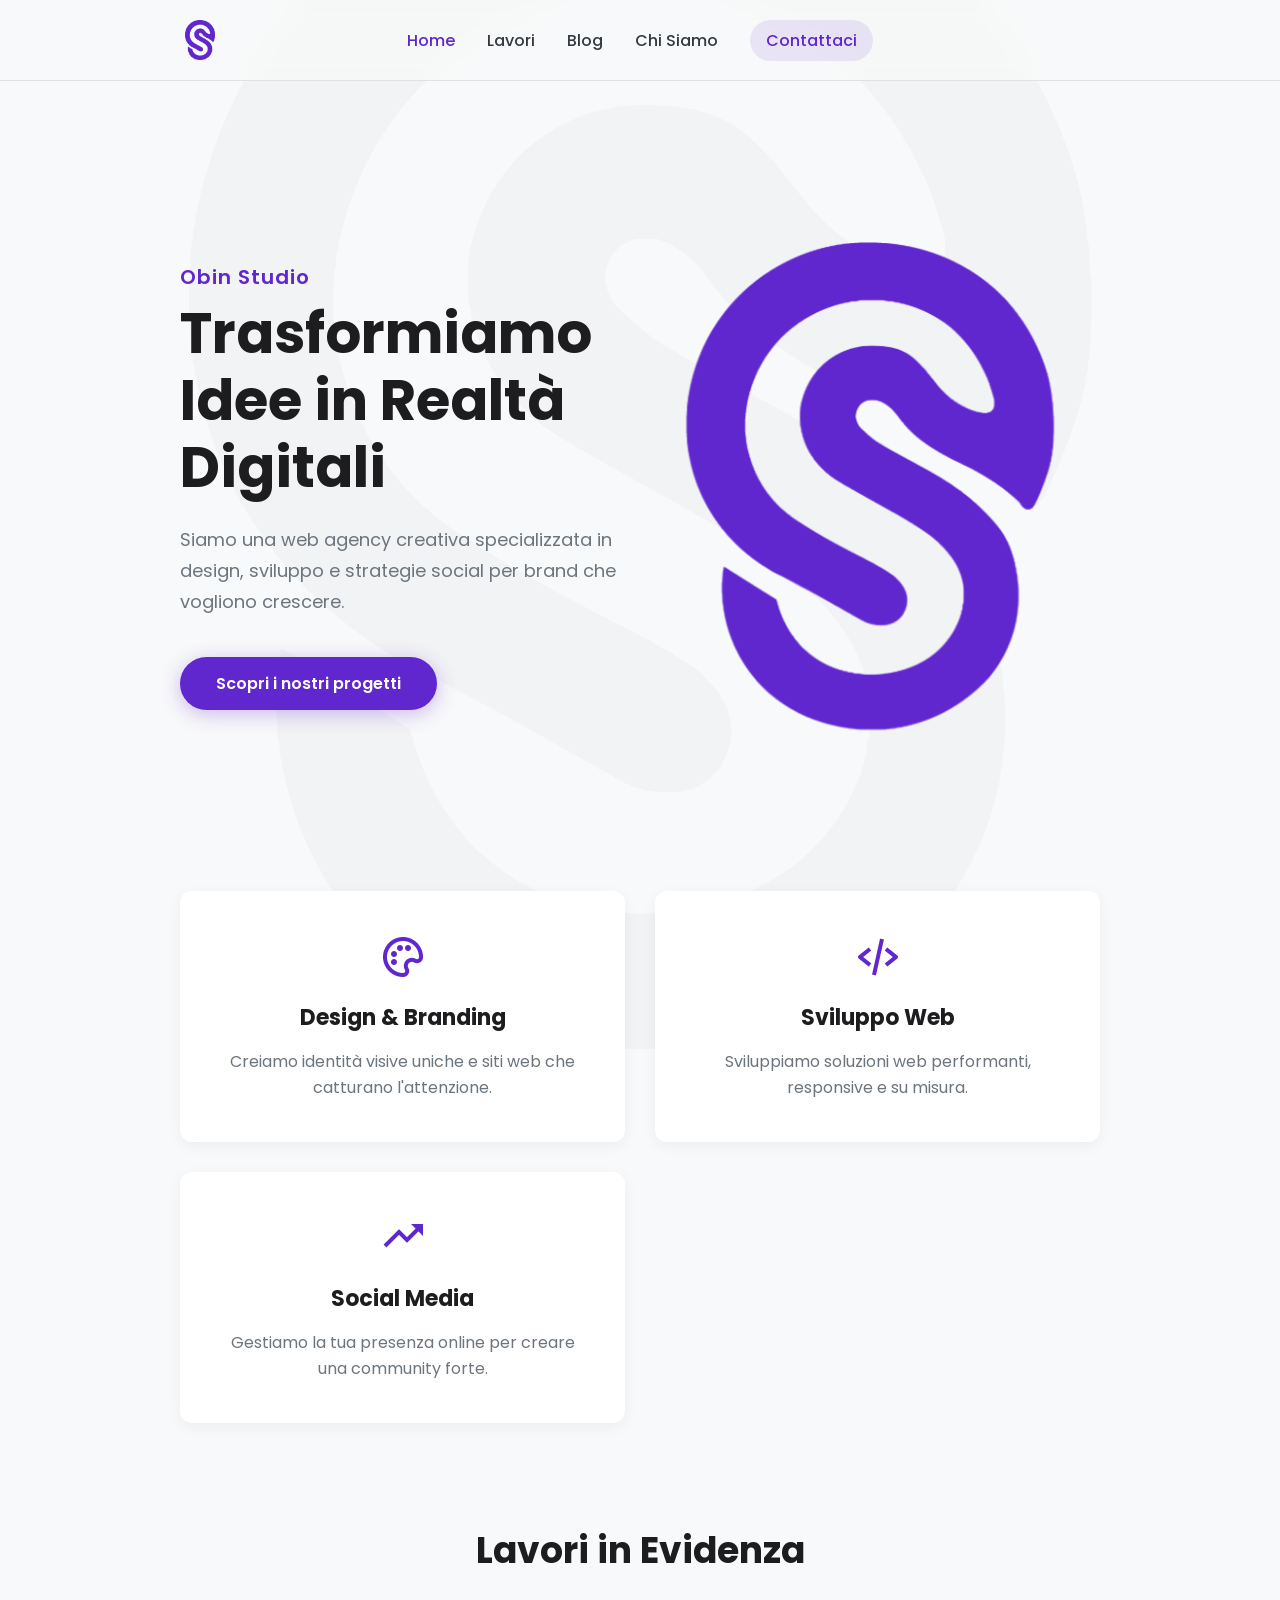
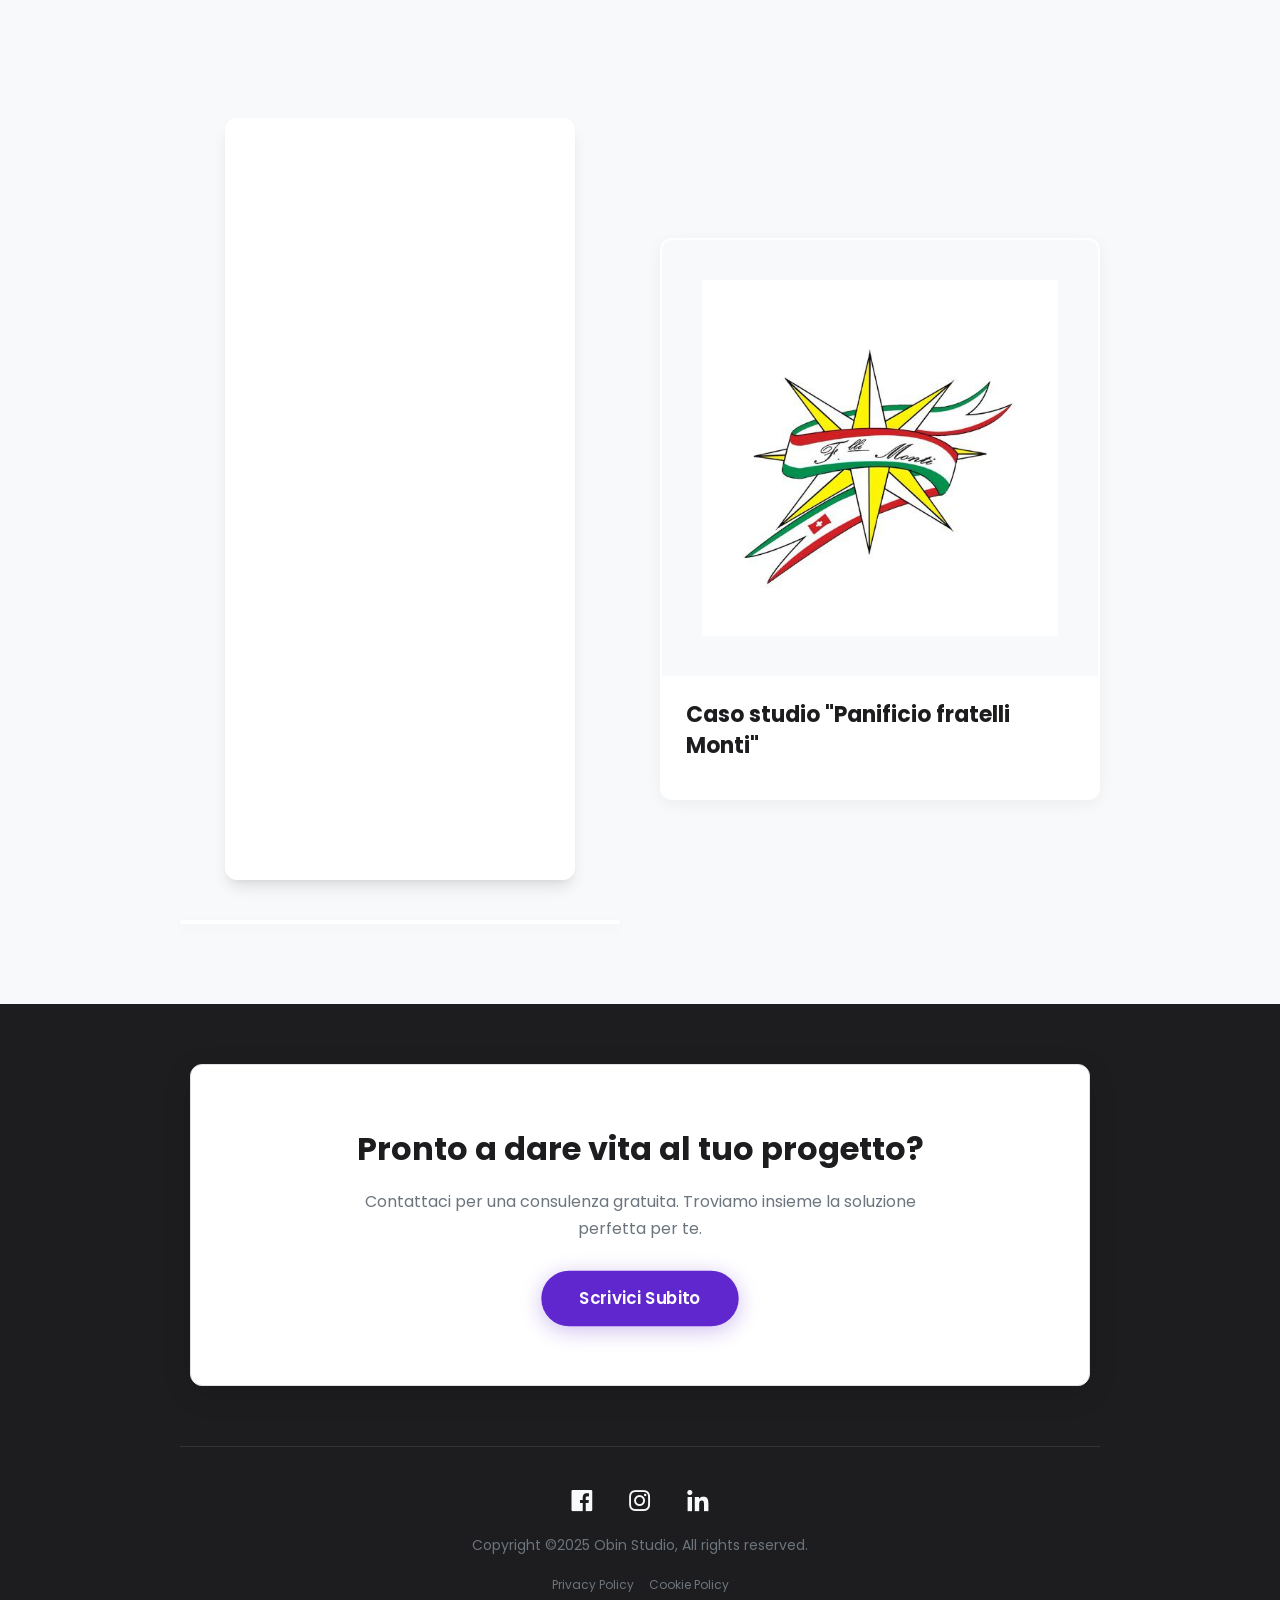
==== commit 4bc82d14: "Update index.html" ====
--- a/index.html
+++ b/index.html
@@ -1,4 +1,4 @@
-head>
+</head>
     <meta charset="UTF-8">
     <meta name="viewport" content="width=device-width, initial-scale=1.0">
     <meta name="description" content="Obin Studio è un'agenzia creativa digitale che trasforma idee in siti web, design e strategie social. Scopri i nostri progetti.">
--- a/style.css
+++ b/style.css
@@ -1,968 +1,584 @@
+/* --- 1. FONT E VARIABILI GLOBALI --- */
 @import url('https://fonts.googleapis.com/css2?family=Poppins:wght@300;400;500;600;700;800&display=swap');
 
-
-
 :root {
-
     /* La tua palette colori! */
-
     --primary-color: #5f27cd;
-
     --bg-color: #f8f9fa;
-
     --dark-color: #1d1d1f;
-
     --text-color: #343a40;
-
     --text-color-light: #6c757d;
-
     --border-color: #dee2e6;
-
     --font-main: 'Poppins', sans-serif;
-
     --shadow-sm: 0 4px 15px rgba(0, 0, 0, 0.05);
-
     --shadow-md: 0 8px 30px rgba(0, 0, 0, 0.1);
-
-}
-
-
+}
 
 /* --- 2. RESET E STILI BASE --- */
-
 * { margin: 0; padding: 0; box-sizing: border-box; }
-
 html { scroll-behavior: smooth; }
-
 body {
-
     background-color: var(--bg-color);
-
     color: var(--text-color);
-
     font-family: var(--font-main);
-
     text-rendering: optimizeLegibility;
-
     overflow-x: hidden;
-
     position: relative;
-
-}
-
-
+}
 
 /* Sfondo con logo applicato a tutta la pagina */
-
 body::before {
-
     content: '';
-
     position: fixed;
-
     top: 50%;
-
     left: 50%;
-
     transform: translate(-50%, -50%);
-
     width: 1200px;
-
     height: 1200px;
-
     background: url('immagini/logo.png') no-repeat center center;
-
     background-size: contain;
-
     filter: grayscale(100%);
-
     opacity: 0.03;
-
     z-index: -1;
-
-}
-
-
+}
 
 a { text-decoration: none; color: inherit; }
-
 img { width: 100%; display: block; }
-
 .container { max-width: 960px; margin: 0 auto; padding: 0 20px; }
 
 
-
-
-
 /* --- 3. NAVBAR --- */
-
 nav {
-
     padding: 20px 0;
-
     background-color: rgba(248, 249, 250, 0.7);
-
     backdrop-filter: blur(10px);
-
     border-bottom: 1px solid var(--border-color);
-
     position: sticky;
-
     top: 0;
-
     z-index: 1000;
-
-}
-
-
+}
 
 /* MODIFICATO: Aggiunto position: relative per il centraggio assoluto dei link */
-
 nav .nav-wrapper {
-
-    display: flex;
-
+    display: flex;
     align-items: center;
-
     position: relative; /* Fondamentale per il nuovo layout */
-
-}
-
-
+}
 
 /* Nasconde il logo della navbar solo nella homepage */
-
 body.homepage .logo {
-
     display: none;
-
-}
-
-
+}
 
 .logo { display: flex; align-items: center; gap: 10px; }
-
 .logo img { width: 40px; height: 40px; object-fit: contain; }
-
 .logo a { font-weight: 400; font-size: 20px; color: var(--dark-color); }
 
-
-
 /* MODIFICATO: Posizioniamo i link al centro in modo assoluto */
-
 .nav-links {
-
-    display: flex;
-
+    display: flex;
     gap: 32px;
-
     align-items: center; /* Aggiunto per allineare verticalmente i link e il bottone */
 
-
-
     /* Regole per il centraggio perfetto */
-
     position: absolute;
-
     left: 50%;
-
     transform: translateX(-50%);
-
-}
-
-
+}
 
 .nav-links a { font-weight: 500; transition: color 0.3s ease; }
-
 .nav-links a:hover, nav .nav-links a.selected { color: var(--primary-color); }
-
 #menu-icon { 
-
     display: none; 
-
     font-size: 28px; 
-
     cursor: pointer; 
-
-    color: var(--dark-color);
-
+    color: var(--dark-color);
     margin-left: auto; /* Sposta l'icona hamburger a destra quando appare */
-
-}
-
-
+}
 
 /* --- 4. HERO SECTION (SOLO HOMEPAGE) --- */
-
 .hero {
-
     min-height: 90vh;
-
-    display: flex;
-
+    display: flex;
     align-items: center;
-
-}
-
+}
 .hero-content { flex: 1; max-width: 600px; z-index: 1; }
-
 .hero-content h1 {
-
     font-size: 56px;
-
     font-weight: 700;
-
     line-height: 1.2;
-
-    color: var(--dark-color);
-
+    color: var(--dark-color);
     margin-bottom: 24px;
-
-}
-
+}
 .hero-content p { font-size: 18px; line-height: 1.7; color: var(--text-color-light); margin-bottom: 40px; }
-
 .main-button {
-
     display: inline-block;
-
     padding: 14px 36px;
-
     background: var(--primary-color);
-
     color: #fff;
-
     font-size: 16px;
-
     font-weight: 600;
-
     border-radius: 50px;
-
     cursor: pointer;
-
     transition: transform 0.3s ease, box-shadow 0.3s ease;
-
     box-shadow: 0 4px 20px rgba(95, 39, 205, 0.3);
-
-}
-
+}
 .main-button:hover {
-
     transform: translateY(-3px) scale(1.05);
-
     box-shadow: 0 7px 25px rgba(95, 39, 205, 0.4);
-
-}
-
+}
 .hero-image-container {
-
     flex: 1;
-
     max-width: 500px;
-
     position: relative;
-
-    display: flex;
-
+    display: flex;
     align-items: center;
-
     justify-content: center;
-
     z-index: 2;
-
-}
-
+}
 .hero-image-container img {
-
     width: 80%;
-
     max-width: 400px;
-
     object-fit: contain;
-
-}
-
-
+}
 
 /* --- 5. SEZIONI GENERICHE E CARD --- */
-
 section { padding: 100px 0; }
-
 .section-title {
-
     font-size: 36px;
-
     font-weight: 700;
-
-    text-align: center;
-
-    color: var(--dark-color);
-
+    text-align: center;
+    color: var(--dark-color);
     margin-top: 100px; 
-
     margin-bottom: 60px;
-
     max-width: 800px;
-
     margin-left: auto;
-
     margin-right: auto;
-
-}
-
+}
 .card {
-
     background: #fff;
-
     padding: 40px;
-
     border-radius: 12px;
-
-    text-align: center;
-
+    text-align: center;
     box-shadow: var(--shadow-sm);
-
     border: 2px solid transparent; 
-
     transition: transform 0.3s ease, box-shadow 0.3s ease, border-color 0.3s ease; 
-
-}
-
+}
 .card:hover {
-
     transform: translateY(-8px);
-
     box-shadow: var(--shadow-md);
-
     border-color: var(--primary-color); 
-
-}
-
+}
 .card i {
-
     font-size: 48px;
-
     color: var(--primary-color);
-
     margin-bottom: 20px;
-
     display: block;
-
-}
-
+}
 .card h3 { font-size: 22px; margin-bottom: 15px; color: var(--dark-color); }
-
 .card p { color: var(--text-color-light); line-height: 1.6; }
 
-
-
 .services-grid {
-
     display: grid;
-
     grid-template-columns: repeat(auto-fit, minmax(300px, 1fr));
-
     gap: 30px;
-
-}
-
-
+}
 
 /* --- 6. STILI PAGINE INTERNE --- */
-
 .page-header {
-
     padding: 80px 0;
-
-    text-align: center;
-
+    text-align: center;
     background: linear-gradient(135deg, rgba(95, 39, 205, 0.05), rgba(248, 249, 250, 1));
-
-}
-
+}
 .page-title {
-
     font-size: 48px;
-
     font-weight: 700;
-
-    color: var(--dark-color);
-
-}
-
+    color: var(--dark-color);
+}
 .page-subtitle {
-
     font-size: 18px;
-
     color: var(--text-color-light);
-
     max-width: 600px;
-
     margin: 10px auto 0;
-
-}
-
+}
 .list-container {
-
     padding: 80px 0;
-
     display: grid;
-
     grid-template-columns: repeat(auto-fit, minmax(340px, 1fr));
-
     gap: 40px;
-
-}
-
+}
 .list-item {
-
     background: #fff;
-
     border-radius: 12px;
-
     box-shadow: var(--shadow-sm);
-
     overflow: hidden;
-
     border: 2px solid transparent; 
-
     transition: transform 0.3s ease, box-shadow 0.3s ease, border-color 0.3s ease; 
-
-}
-
+}
 .list-item:hover {
-
     transform: translateY(-8px);
-
     box-shadow: var(--shadow-md);
-
     border-color: var(--primary-color); 
-
-}
-
+}
 .list-item img {
-
     width: 100%; 
-
     aspect-ratio: 1 / 1; 
 
+    object-fit: contain; 
+    background-color: var(--background-light, #f8f9fa); 
+    padding: 40px; 
+}
+.list-item .details { padding: 24px; }
+.list-item .details h3 { font-size: 22px; margin-bottom: 12px; color: var(--dark-color); line-height: 1.4; }
+.list-item .info { font-size: 14px; color: var(--text-color-light); margin-bottom: 15px; }
+.list-item p { color: var(--text-color); line-height: 1.7; }
+
+/* --- 7. FOOTER E UTILITIES --- */
+footer {
+    padding-top: 60px;
+    background-color: var(--dark-color);
+    color: var(--bg-color);
+    text-align: center;
+}
+.cta-footer {
+    text-align: center;
+    padding: 60px 20px;
+    background-color: #fff;
+    border-radius: 12px;
+    max-width: 900px;
+    margin: 0 auto 60px auto;
+    box-shadow: var(--shadow-md);
+    border: 1px solid var(--border-color);
+}
+.cta-footer h2 {
+    font-size: 32px;
+    color: var(--dark-color);
+    margin-bottom: 15px;
+}
+.cta-footer p {
+    font-size: 16px;
+    color: var(--text-color-light);
+    line-height: 1.7;
+    max-width: 600px;
+    margin: 0 auto 30px auto;
+}
+.cta-footer .main-button {
+    transform: scale(1.05);
+}
+.footer-bottom {
+    padding: 40px 20px;
+    border-top: 1px solid rgba(255, 255, 255, 0.1);
+    display: flex;
+    flex-direction: column;
+    align-items: center;
+    gap: 20px;
+}
+.socials {
+    display: flex;
+    justify-content: center;
+    gap: 30px;
+}
+.socials i {
+    font-size: 28px;
+    transition: color 0.3s ease, transform 0.3s ease;
+}
+.socials i:hover {
+    color: var(--primary-color);
+    transform: scale(1.2);
+}
+.footer-bottom p {
+    font-size: 14px;
+    color: var(--text-color-light);
+    margin: 0;
+}
+.legal-links {
+    font-size: 12px;
+    display: flex;
+    gap: 15px;
+}
+.legal-links a {
+    color: var(--text-color-light);
+    transition: color 0.2s ease;
+}
+.legal-links a:hover {
+    color: #fff;
+}
+.scroll-to-top {
+    position: fixed; bottom: 30px; right: 30px;
+    width: 50px; height: 50px;
+    background: var(--primary-color); color: #fff;
+    border-radius: 50%; display: flex; align-items: center; justify-content: center;
+    font-size: 24px; box-shadow: var(--shadow-md);
+    opacity: 0; visibility: hidden; transition: all 0.3s ease;
+}
+.scroll-to-top.visible {
+    opacity: 1;
+    visibility: visible;
+}
+.scroll-to-top:hover {
+    transform: translateY(-5px);
+}
+
+/* --- 8. ANIMAZIONI --- */
+.animate-on-load { opacity: 0; transform: translateY(20px); animation: fadeIn 0.8s ease-out forwards; }
+.delay-1 { animation-delay: 0.2s; }
+.delay-2 { animation-delay: 0.4s; }
+@keyframes fadeIn { to { opacity: 1; transform: translateY(0); } }
+.animate-on-scroll { opacity: 0; transform: translateY(30px); transition: opacity 0.6s ease-out, transform 0.6s ease-out; }
+.animate-on-scroll.visible { opacity: 1; transform: translateY(0); }
+
+/* --- 9. MEDIA QUERIES --- */
+@media screen and (max-width: 992px) {
+    /* RIPORTIAMO I LINK A DESTRA SU MOBILE */
+    .nav-wrapper {
+        justify-content: space-between;
+    }
+    .nav-links {
+        position: fixed; top: 0; left: -100%;
+        width: 100%; height: 100vh;
+        background-color: var(--bg-color);
+        flex-direction: column; justify-content: center;
+        align-items: center;
+        gap: 40px; transition: left 0.4s ease;
+        z-index: 999;
+        /* Rimuoviamo il posizionamento assoluto per il menu mobile */
+        position: fixed; 
+        transform: none;
+    }
+    .nav-links.active { left: 0; }
+    #menu-icon { display: block; }
+
+    .nav-links a { font-size: 24px; }
+    .hero { flex-direction: column-reverse; text-align: center; }
+    .hero-content h1 { font-size: 42px; }
+    .hero-image-container {
+        margin-bottom: 40px; 
+        animation: floatAnimation 6s ease-in-out infinite;
+    }
+    .hero-image-container img {
+        max-width: 280px; 
+    }
+    body::before {
+        width: 600px;
+        height: 600px;
+        opacity: 0.02;
+    }
+    section { padding: 80px 0; }
+    .about-container, .about-container:nth-child(even) { flex-direction: column; text-align: center; }
+    .about-container .about p { text-align: center; }
+}
+
+@media screen and (max-width: 768px) {
+    /* Nascondiamo il logo SU TUTTE le pagine sotto i 768px */
+    .logo { display: none; }
+    .list-container { grid-template-columns: 1fr; }
+}
+
+/* --- 10. DEFINIZIONE ANIMAZIONE FLUTTUANTE --- */
+@keyframes floatAnimation {
+  0% { transform: translateY(0); }
+  50% { transform: translateY(-15px); }
+  100% { transform: translateY(0); }
+}
+
+/* --- STILI PER IL MODULO DI CONTATTO --- */
+.contact-form {
+    max-width: 700px;
+    margin: 40px auto 100px auto;
+    background-color: #fff;
+    padding: 40px;
+    border-radius: 12px;
+    box-shadow: var(--shadow-md);
+    border: 1px solid var(--border-color);
+}
+.form-group { margin-bottom: 25px; }
+.form-group label {
+    display: block;
+    margin-bottom: 8px;
+    font-weight: 600;
+    color: var(--dark-color);
+}
+.form-group input,
+.form-group textarea {
+    width: 100%;
+    padding: 14px;
+    border: 1px solid var(--border-color);
+    border-radius: 8px;
+    font-family: var(--font-main);
+    font-size: 16px;
+    color: var(--text-color);
+    transition: border-color 0.3s ease, box-shadow 0.3s ease;
+}
+.form-group input:focus,
+.form-group textarea:focus {
+    outline: none;
+    border-color: var(--primary-color);
+    box-shadow: 0 0 0 3px rgba(95, 39, 205, 0.15);
+}
+.form-group textarea {
+    resize: vertical;
+    min-height: 150px;
+}
+.contact-form .main-button {
+    width: 100%;
+    text-align: center;
+    padding: 16px;
+    font-size: 18px;
+}
+
+/* --- Stili aggiuntivi per pagina Chi Siamo --- */
+.founders-section {
+    padding-bottom: 100px;
+}
+.founder-card {
+    background: #fff;
+    padding: 30px;
+    border-radius: 12px;
+    text-align: center;
+    box-shadow: var(--shadow-sm);
+    border: 1px solid var(--border-color);
+    display: flex;
+    flex-direction: column;
+    justify-content: space-between;
+}
+.founder-card img {
+    width: 120px;
+    height: 120px;
+    border-radius: 50%;
+    object-fit: cover;
+    margin: 0 auto 20px auto;
+    border: 4px solid var(--primary-color);
+}
+.founder-card h3 {
+    font-size: 24px;
+    color: var(--dark-color);
+    margin-bottom: 5px;
+}
+.founder-card h4 {
+    font-size: 16px;
+    font-weight: 500;
+    color: var(--primary-color);
+    margin-bottom: 15px;
+}
+.founder-card p {
+    color: var(--text-color-light);
+    line-height: 1.7;
+    margin-bottom: 20px;
+    flex-grow: 1;
+}
+.founder-card .email a {
+    font-weight: 600;
+    color: var(--dark-color);
+}
+
+/* --- Stile per il link speciale "Contattaci" --- */
+.contact-link-special {
+    background-color: rgba(95, 39, 205, 0.1);
+    color: var(--primary-color) !important;
+    padding: 8px 16px;
+    border-radius: 50px;
+    transition: background-color 0.3s ease;
+    animation: pulse-animation 2.5s ease-in-out infinite;
+}
+.contact-link-special:hover {
+    background-color: rgba(95, 39, 205, 0.2);
+}
+
+/* Definiamo l'animazione del "pulse" */
+@keyframes pulse-animation {
+  0% { box-shadow: 0 0 0 0 rgba(95, 39, 205, 0.4); }
+  70% { box-shadow: 0 0 0 10px rgba(95, 39, 205, 0); }
+  100% { box-shadow: 0 0 0 0 rgba(95, 39, 205, 0); }
+}
+/* Stile per il nuovo link del logo unificato */
+.logo-link {
+    display: flex;
+    align-items: center;
+    gap: 10px;
+    font-weight: 400;
+    font-size: 20px;
+    color: var(--dark-color);
+}
+
+/* Stile per il nuovo titolo del brand nella Hero Section */
+.hero-brand-title {
+    color: var(--primary-color);
+    font-size: 20px;
+    font-weight: 600;
+    margin-bottom: 8px;
+    letter-spacing: 1px;
+}
+
+/* Aggiustiamo il delay delle altre animazioni */
+.hero .delay-1 { animation-delay: 0.2s; }
+.hero .delay-2 { animation-delay: 0.4s; }
+.hero .delay-3 { animation-delay: 0.6s; }
+
+
+/* --- 11. MODIFICA CARD LAVORI IN EVIDENZA (AGGIUNTO ORA) --- */
+/* Questa sezione sostituisce le classi di Tailwind che non funzionavano */
+
+.featured-section {
+    padding: 40px 0;
+    text-align: center;
+}
+
+/* Specifico per la sezione Featured: usa Flex per centrare invece di Grid */
+.featured-section .list-container {
+    display: flex;
+    justify-content: center;
+    width: 100%;
+    grid-template-columns: none; /* Disabilita il grid ereditato */
+    padding-bottom: 40px;
+}
+
+/* Stile della Card */
+.work-card {
+    display: block;
+    background-color: #fff;
+    border-radius: 12px;
+    box-shadow: 0 10px 15px -3px rgba(0, 0, 0, 0.1), 0 4px 6px -2px rgba(0, 0, 0, 0.05);
+    overflow: hidden;
+    text-decoration: none;
+    color: inherit;
+    transition: transform 0.3s ease;
     
-
-    object-fit: contain; 
-
-    background-color: var(--background-light, #f8f9fa); 
-
-    padding: 40px; 
-
-}
-
-.list-item .details { padding: 24px; }
-
-.list-item .details h3 { font-size: 22px; margin-bottom: 12px; color: var(--dark-color); line-height: 1.4; }
-
-.list-item .info { font-size: 14px; color: var(--text-color-light); margin-bottom: 15px; }
-
-.list-item p { color: var(--text-color); line-height: 1.7; }
-
-
-
-/* --- 7. FOOTER E UTILITIES --- */
-
-footer {
-
-    padding-top: 60px;
-
-    background-color: var(--dark-color);
-
-    color: var(--bg-color);
-
-    text-align: center;
-
-}
-
-.cta-footer {
-
-    text-align: center;
-
-    padding: 60px 20px;
-
-    background-color: #fff;
-
-    border-radius: 12px;
-
-    max-width: 900px;
-
-    margin: 0 auto 60px auto;
-
-    box-shadow: var(--shadow-md);
-
-    border: 1px solid var(--border-color);
-
-}
-
-.cta-footer h2 {
-
-    font-size: 32px;
-
-    color: var(--dark-color);
-
-    margin-bottom: 15px;
-
-}
-
-.cta-footer p {
-
-    font-size: 16px;
-
-    color: var(--text-color-light);
-
-    line-height: 1.7;
-
-    max-width: 600px;
-
-    margin: 0 auto 30px auto;
-
-}
-
-.cta-footer .main-button {
-
+    /* Ridimensionamento fondamentale */
+    width: 100%;
+    max-width: 350px; 
+    margin: 0 auto;
+}
+
+.work-card:hover {
     transform: scale(1.05);
-
-}
-
-.footer-bottom {
-
-    padding: 40px 20px;
-
-    border-top: 1px solid rgba(255, 255, 255, 0.1);
-
-    display: flex;
-
-    flex-direction: column;
-
+}
+
+/* Stile Immagine */
+.card-image-wrapper {
+    height: 220px;
+    background-color: #f9fafb;
+    display: flex;
     align-items: center;
-
-    gap: 20px;
-
-}
-
-.socials {
-
-    display: flex;
-
     justify-content: center;
-
-    gap: 30px;
-
-}
-
-.socials i {
-
-    font-size: 28px;
-
-    transition: color 0.3s ease, transform 0.3s ease;
-
-}
-
-.socials i:hover {
-
-    color: var(--primary-color);
-
-    transform: scale(1.2);
-
-}
-
-.footer-bottom p {
-
-    font-size: 14px;
-
-    color: var(--text-color-light);
-
+    padding: 24px;
+    border-bottom: 1px solid var(--border-color);
+}
+
+.card-image-wrapper img {
+    max-height: 100%;
+    width: auto;
+    object-fit: contain;
+}
+
+/* Dettagli testo */
+.card-details {
+    padding: 24px;
+    text-align: center;
+}
+
+.card-details h3 {
+    font-size: 1.125rem;
+    font-weight: 700;
     margin: 0;
-
-}
-
-.legal-links {
-
-    font-size: 12px;
-
-    display: flex;
-
-    gap: 15px;
-
-}
-
-.legal-links a {
-
-    color: var(--text-color-light);
-
-    transition: color 0.2s ease;
-
-}
-
-.legal-links a:hover {
-
-    color: #fff;
-
-}
-
-.scroll-to-top {
-
-    position: fixed; bottom: 30px; right: 30px;
-
-    width: 50px; height: 50px;
-
-    background: var(--primary-color); color: #fff;
-
-    border-radius: 50%; display: flex; align-items: center; justify-content: center;
-
-    font-size: 24px; box-shadow: var(--shadow-md);
-
-    opacity: 0; visibility: hidden; transition: all 0.3s ease;
-
-}
-
-.scroll-to-top.visible {
-
-    opacity: 1;
-
-    visibility: visible;
-
-}
-
-.scroll-to-top:hover {
-
-    transform: translateY(-5px);
-
-}
-
-
-
-/* --- 8. ANIMAZIONI --- */
-
-.animate-on-load { opacity: 0; transform: translateY(20px); animation: fadeIn 0.8s ease-out forwards; }
-
-.delay-1 { animation-delay: 0.2s; }
-
-.delay-2 { animation-delay: 0.4s; }
-
-@keyframes fadeIn { to { opacity: 1; transform: translateY(0); } }
-
-.animate-on-scroll { opacity: 0; transform: translateY(30px); transition: opacity 0.6s ease-out, transform 0.6s ease-out; }
-
-.animate-on-scroll.visible { opacity: 1; transform: translateY(0); }
-
-
-
-/* --- 9. MEDIA QUERIES --- */
-
-@media screen and (max-width: 992px) {
-
-    /* RIPORTIAMO I LINK A DESTRA SU MOBILE */
-
-    .nav-wrapper {
-
-        justify-content: space-between;
-
-    }
-
-    .nav-links {
-
-        position: fixed; top: 0; left: -100%;
-
-        width: 100%; height: 100vh;
-
-        background-color: var(--bg-color);
-
-        flex-direction: column; justify-content: center;
-
-        align-items: center;
-
-        gap: 40px; transition: left 0.4s ease;
-
-        z-index: 999;
-
-        /* Rimuoviamo il posizionamento assoluto per il menu mobile */
-
-        position: fixed; 
-
-        transform: none;
-
-    }
-
-    .nav-links.active { left: 0; }
-
-    #menu-icon { display: block; }
-
-    
-
-    .nav-links a { font-size: 24px; }
-
-    .hero { flex-direction: column-reverse; text-align: center; }
-
-    .hero-content h1 { font-size: 42px; }
-
-    .hero-image-container {
-
-        margin-bottom: 40px; 
-
-        animation: floatAnimation 6s ease-in-out infinite;
-
-    }
-
-    .hero-image-container img {
-
-        max-width: 280px; 
-
-    }
-
-    body::before {
-
-        width: 600px;
-
-        height: 600px;
-
-        opacity: 0.02;
-
-    }
-
-    section { padding: 80px 0; }
-
-    .about-container, .about-container:nth-child(even) { flex-direction: column; text-align: center; }
-
-    .about-container .about p { text-align: center; }
-
-}
-
-
-
-@media screen and (max-width: 768px) {
-
-    /* Nascondiamo il logo SU TUTTE le pagine sotto i 768px */
-
-    .logo { display: none; }
-
-    .list-container { grid-template-columns: 1fr; }
-
-}
-
-
-
-/* --- 10. DEFINIZIONE ANIMAZIONE FLUTTUANTE --- */
-
-@keyframes floatAnimation {
-
-  0% { transform: translateY(0); }
-
-  50% { transform: translateY(-15px); }
-
-  100% { transform: translateY(0); }
-
-}
-
-
-
-/* --- STILI PER IL MODULO DI CONTATTO --- */
-
-.contact-form {
-
-    max-width: 700px;
-
-    margin: 40px auto 100px auto;
-
-    background-color: #fff;
-
-    padding: 40px;
-
-    border-radius: 12px;
-
-    box-shadow: var(--shadow-md);
-
-    border: 1px solid var(--border-color);
-
-}
-
-.form-group { margin-bottom: 25px; }
-
-.form-group label {
-
-    display: block;
-
-    margin-bottom: 8px;
-
-    font-weight: 600;
-
-    color: var(--dark-color);
-
-}
-
-.form-group input,
-
-.form-group textarea {
-
-    width: 100%;
-
-    padding: 14px;
-
-    border: 1px solid var(--border-color);
-
-    border-radius: 8px;
-
-    font-family: var(--font-main);
-
-    font-size: 16px;
-
-    color: var(--text-color);
-
-    transition: border-color 0.3s ease, box-shadow 0.3s ease;
-
-}
-
-.form-group input:focus,
-
-.form-group textarea:focus {
-
-    outline: none;
-
-    border-color: var(--primary-color);
-
-    box-shadow: 0 0 0 3px rgba(95, 39, 205, 0.15);
-
-}
-
-.form-group textarea {
-
-    resize: vertical;
-
-    min-height: 150px;
-
-}
-
-.contact-form .main-button {
-
-    width: 100%;
-
-    text-align: center;
-
-    padding: 16px;
-
-    font-size: 18px;
-
-}
-
-
-
-/* --- Stili aggiuntivi per pagina Chi Siamo --- */
-
-.founders-section {
-
-    padding-bottom: 100px;
-
-}
-
-.founder-card {
-
-    background: #fff;
-
-    padding: 30px;
-
-    border-radius: 12px;
-
-    text-align: center;
-
-    box-shadow: var(--shadow-sm);
-
-    border: 1px solid var(--border-color);
-
-    display: flex;
-
-    flex-direction: column;
-
-    justify-content: space-between;
-
-}
-
-.founder-card img {
-
-    width: 120px;
-
-    height: 120px;
-
-    border-radius: 50%;
-
-    object-fit: cover;
-
-    margin: 0 auto 20px auto;
-
-    border: 4px solid var(--primary-color);
-
-}
-
-.founder-card h3 {
-
-    font-size: 24px;
-
-    color: var(--dark-color);
-
-    margin-bottom: 5px;
-
-}
-
-.founder-card h4 {
-
-    font-size: 16px;
-
-    font-weight: 500;
-
-    color: var(--primary-color);
-
-    margin-bottom: 15px;
-
-}
-
-.founder-card p {
-
-    color: var(--text-color-light);
-
-    line-height: 1.7;
-
-    margin-bottom: 20px;
-
-    flex-grow: 1;
-
-}
-
-.founder-card .email a {
-
-    font-weight: 600;
-
-    color: var(--dark-color);
-
-}
-
-
-
-/* --- Stile per il link speciale "Contattaci" --- */
-
-.contact-link-special {
-
-    background-color: rgba(95, 39, 205, 0.1);
-
-    color: var(--primary-color) !important;
-
-    padding: 8px 16px;
-
-    border-radius: 50px;
-
-    transition: background-color 0.3s ease;
-
-    animation: pulse-animation 2.5s ease-in-out infinite;
-
-}
-
-.contact-link-special:hover {
-
-    background-color: rgba(95, 39, 205, 0.2);
-
-}
-
+    color: var(--dark-color);
+}
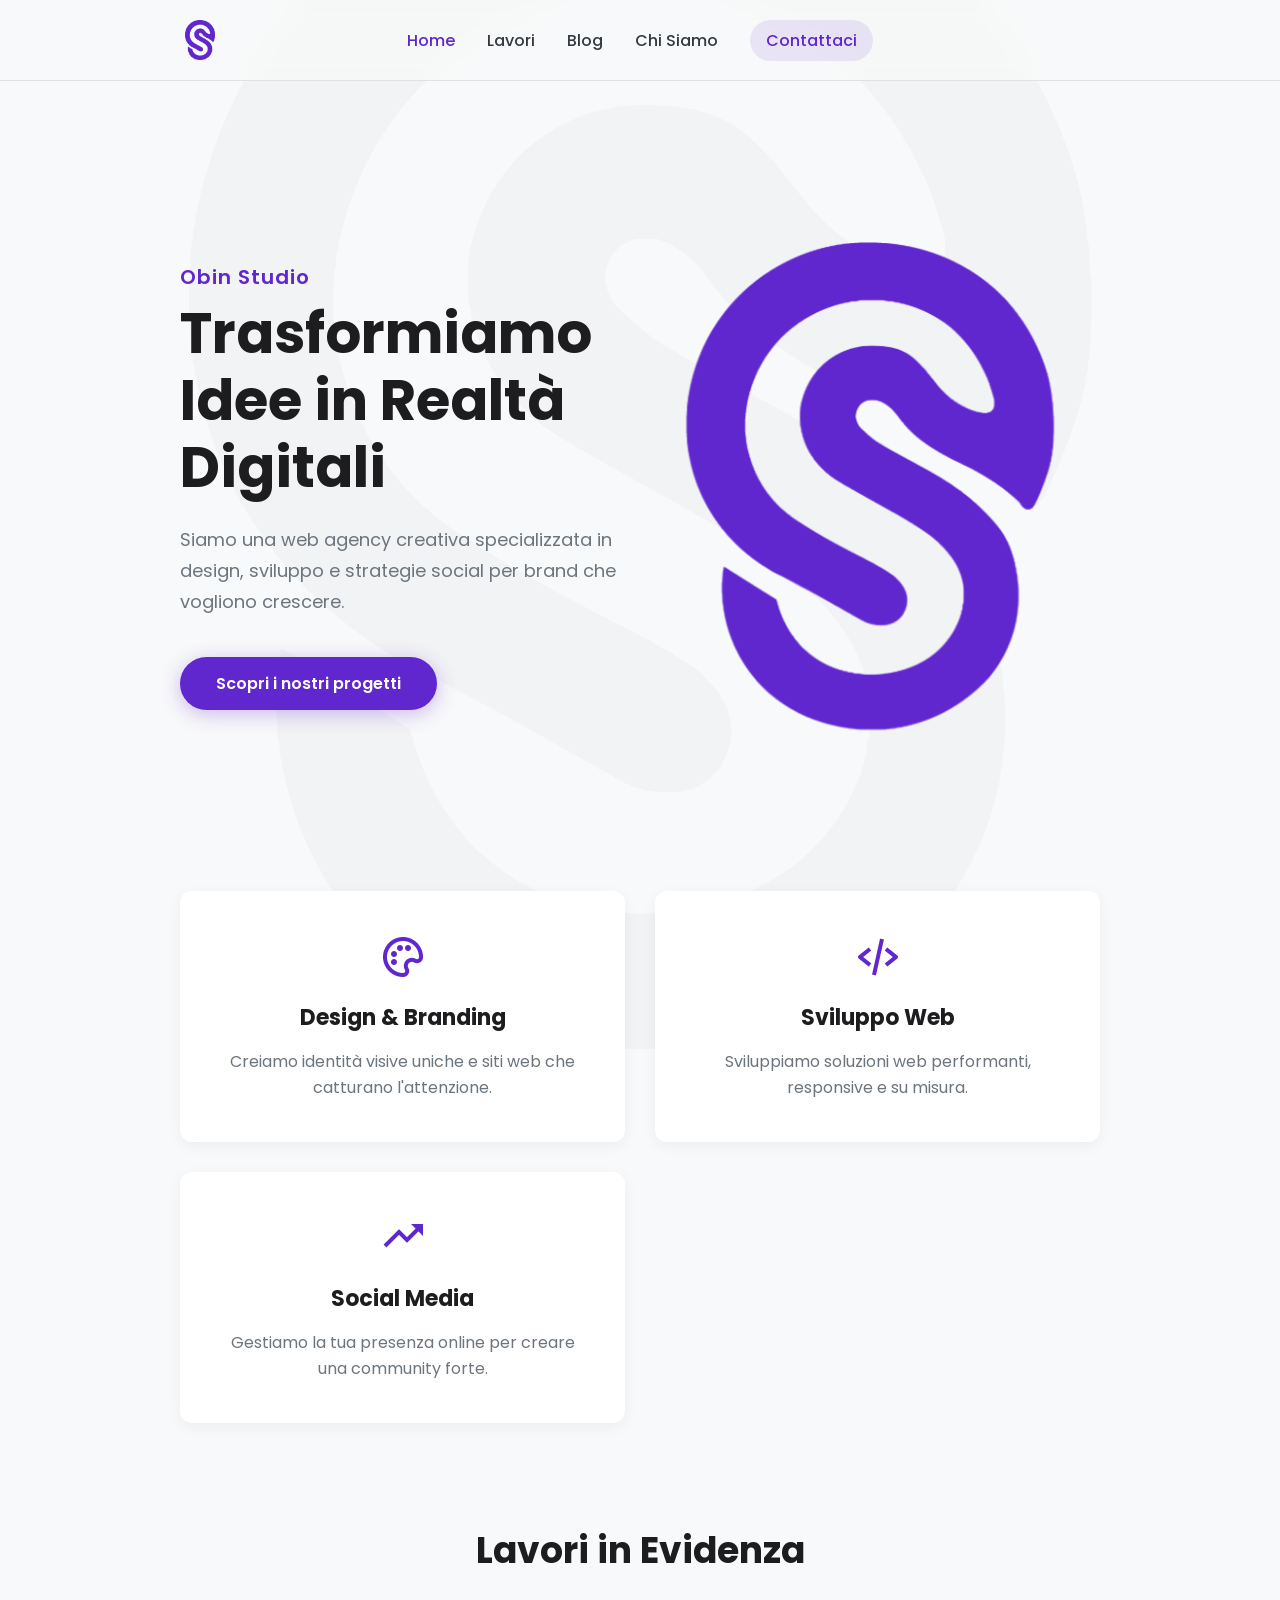
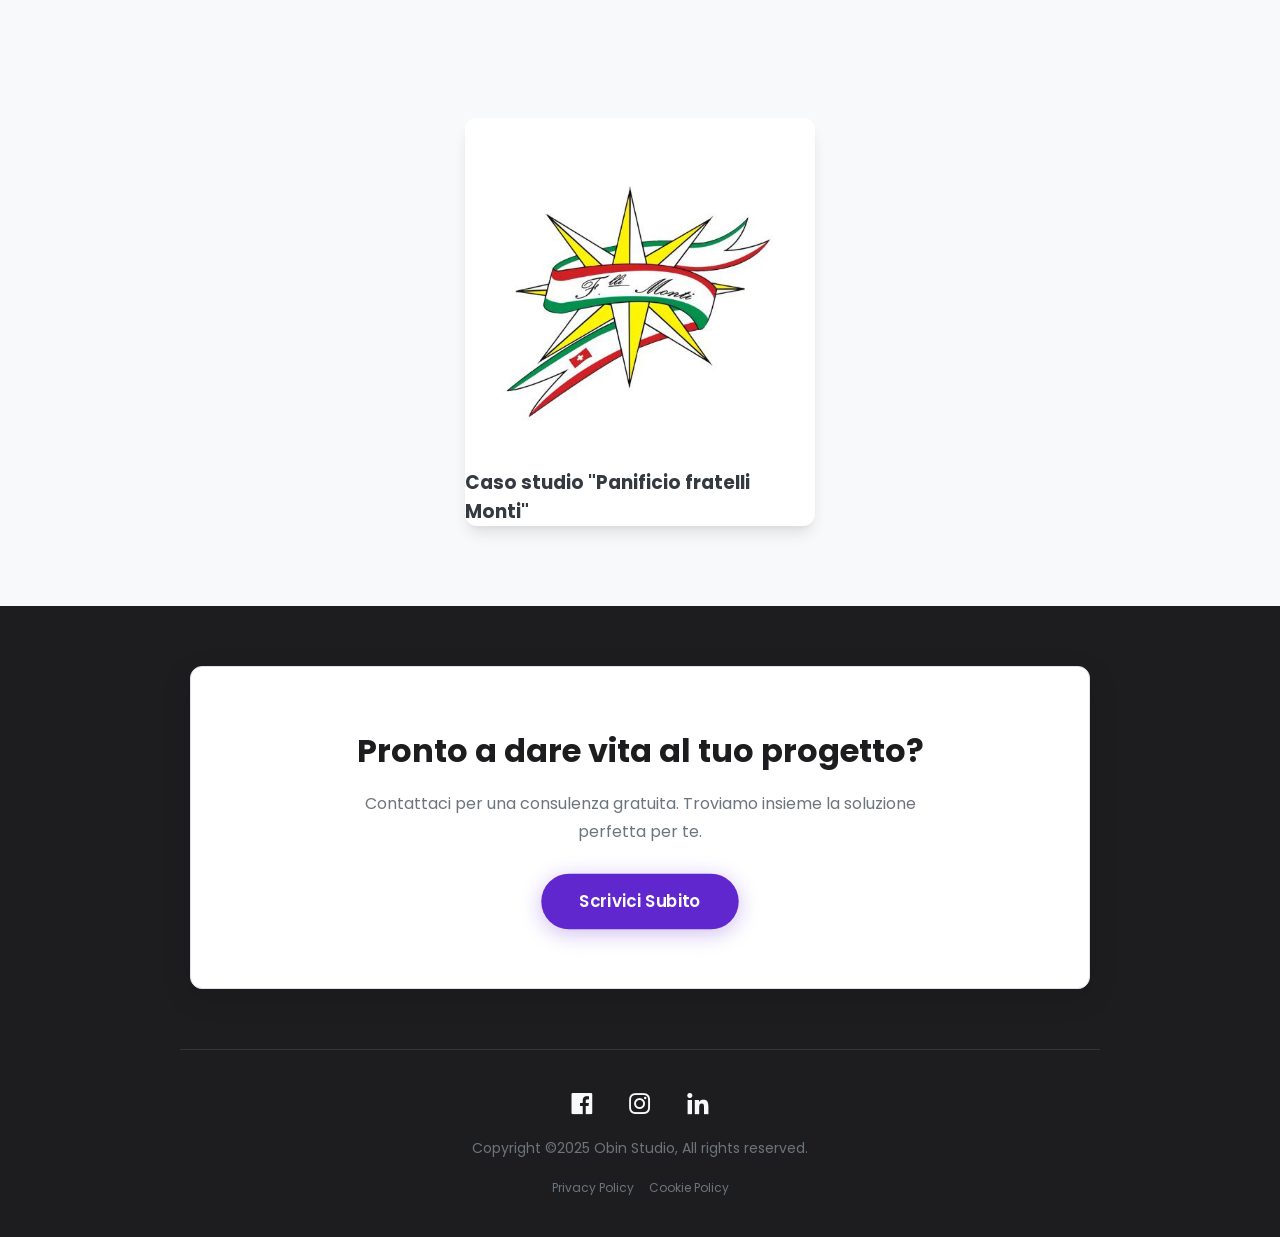
==== commit 701e4acc: "Update index.html" ====
--- a/index.html
+++ b/index.html
@@ -69,13 +69,9 @@
     
     <div class="list-container">
         <a href="works.html" class="work-card animate-on-scroll">
-            
- <div class="list-container">
-        <a href="works.html" class="list-item animate-on-scroll">
             <img src="immagini/logo_panificio.jpg" alt="Caso Studio Panificio">
             <div class="details">
                 <h3>Caso studio "Panificio fratelli Monti"</h3>
-                </div>
             </div>
         </a>
     </div>
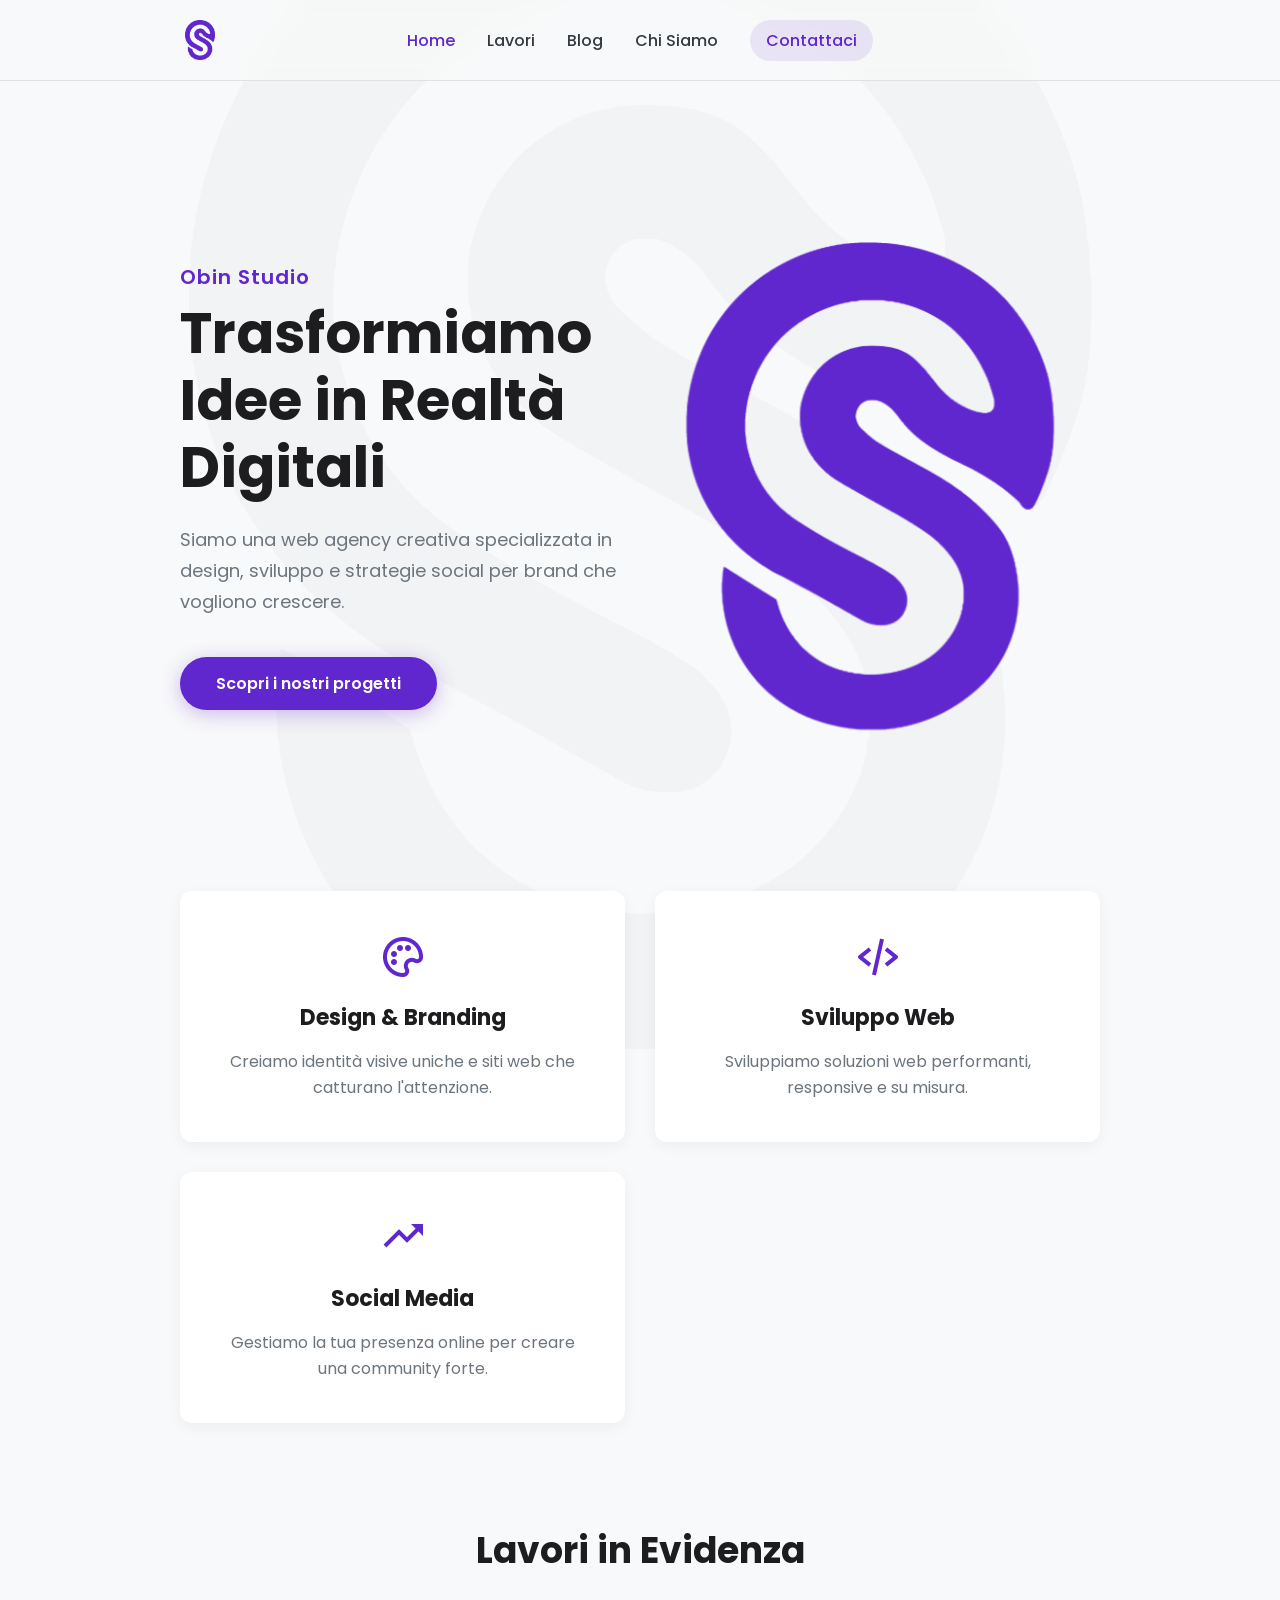
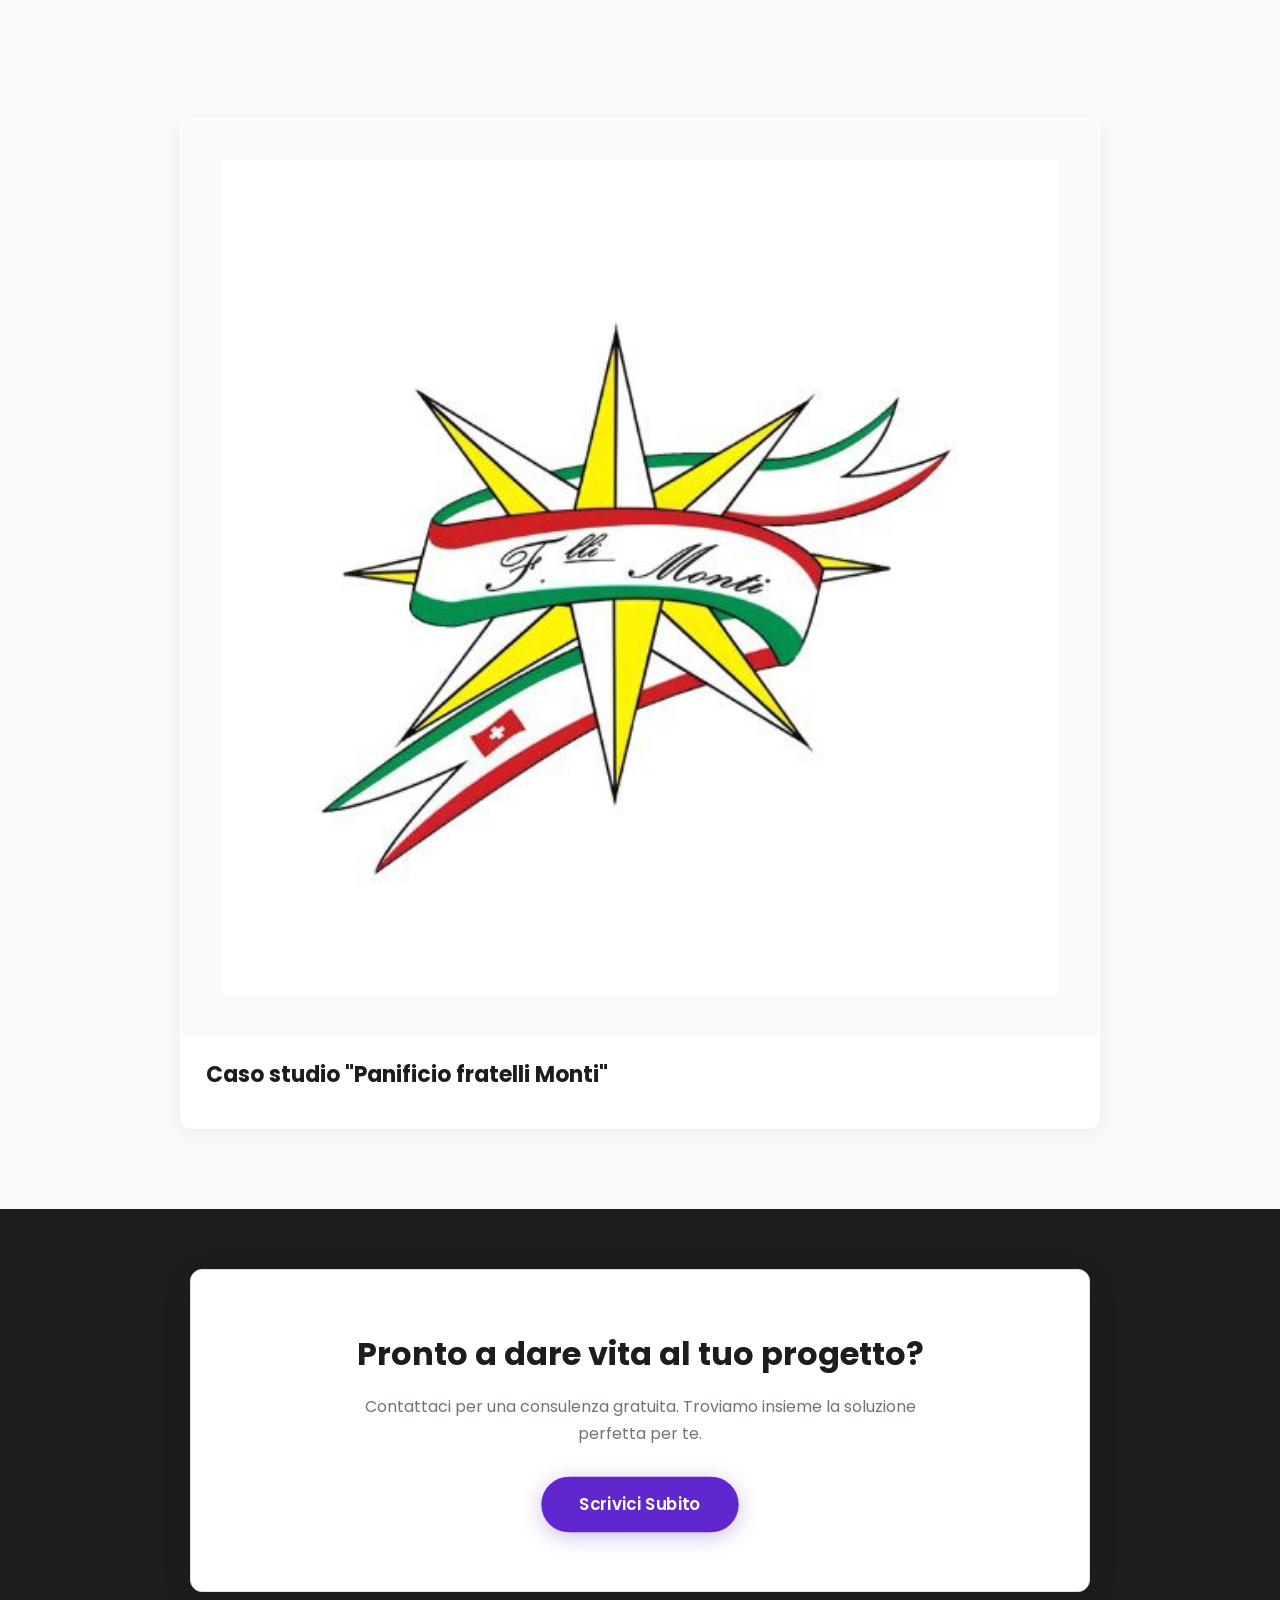
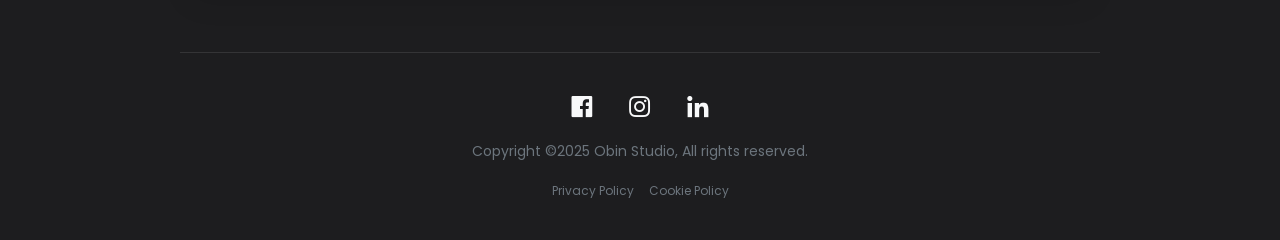
==== commit 8674fd85: "Update index.html" ====
--- a/index.html
+++ b/index.html
@@ -68,7 +68,7 @@
     <h2 class="section-title">Lavori in Evidenza</h2>
     
     <div class="list-container">
-        <a href="works.html" class="work-card animate-on-scroll">
+        <a href="works.html" class="list-item animate-on-scroll">
             <img src="immagini/logo_panificio.jpg" alt="Caso Studio Panificio">
             <div class="details">
                 <h3>Caso studio "Panificio fratelli Monti"</h3>
